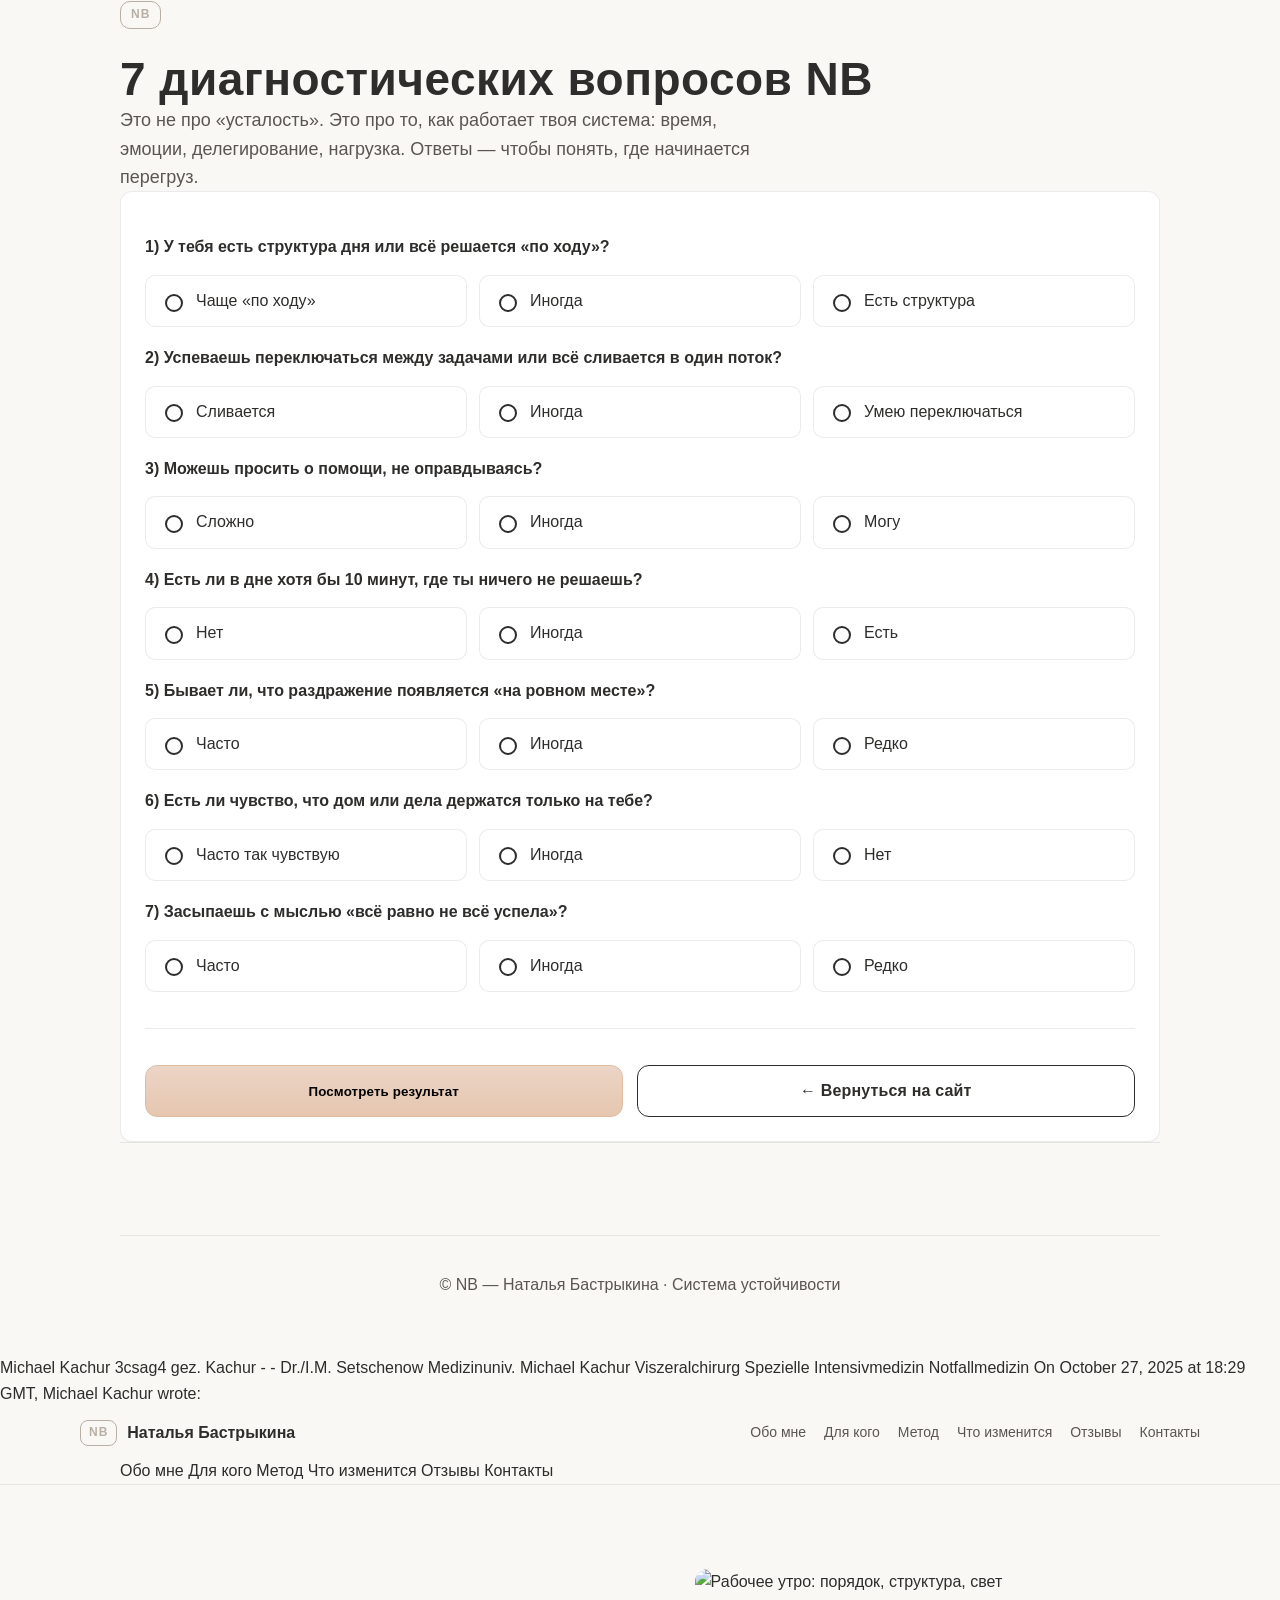
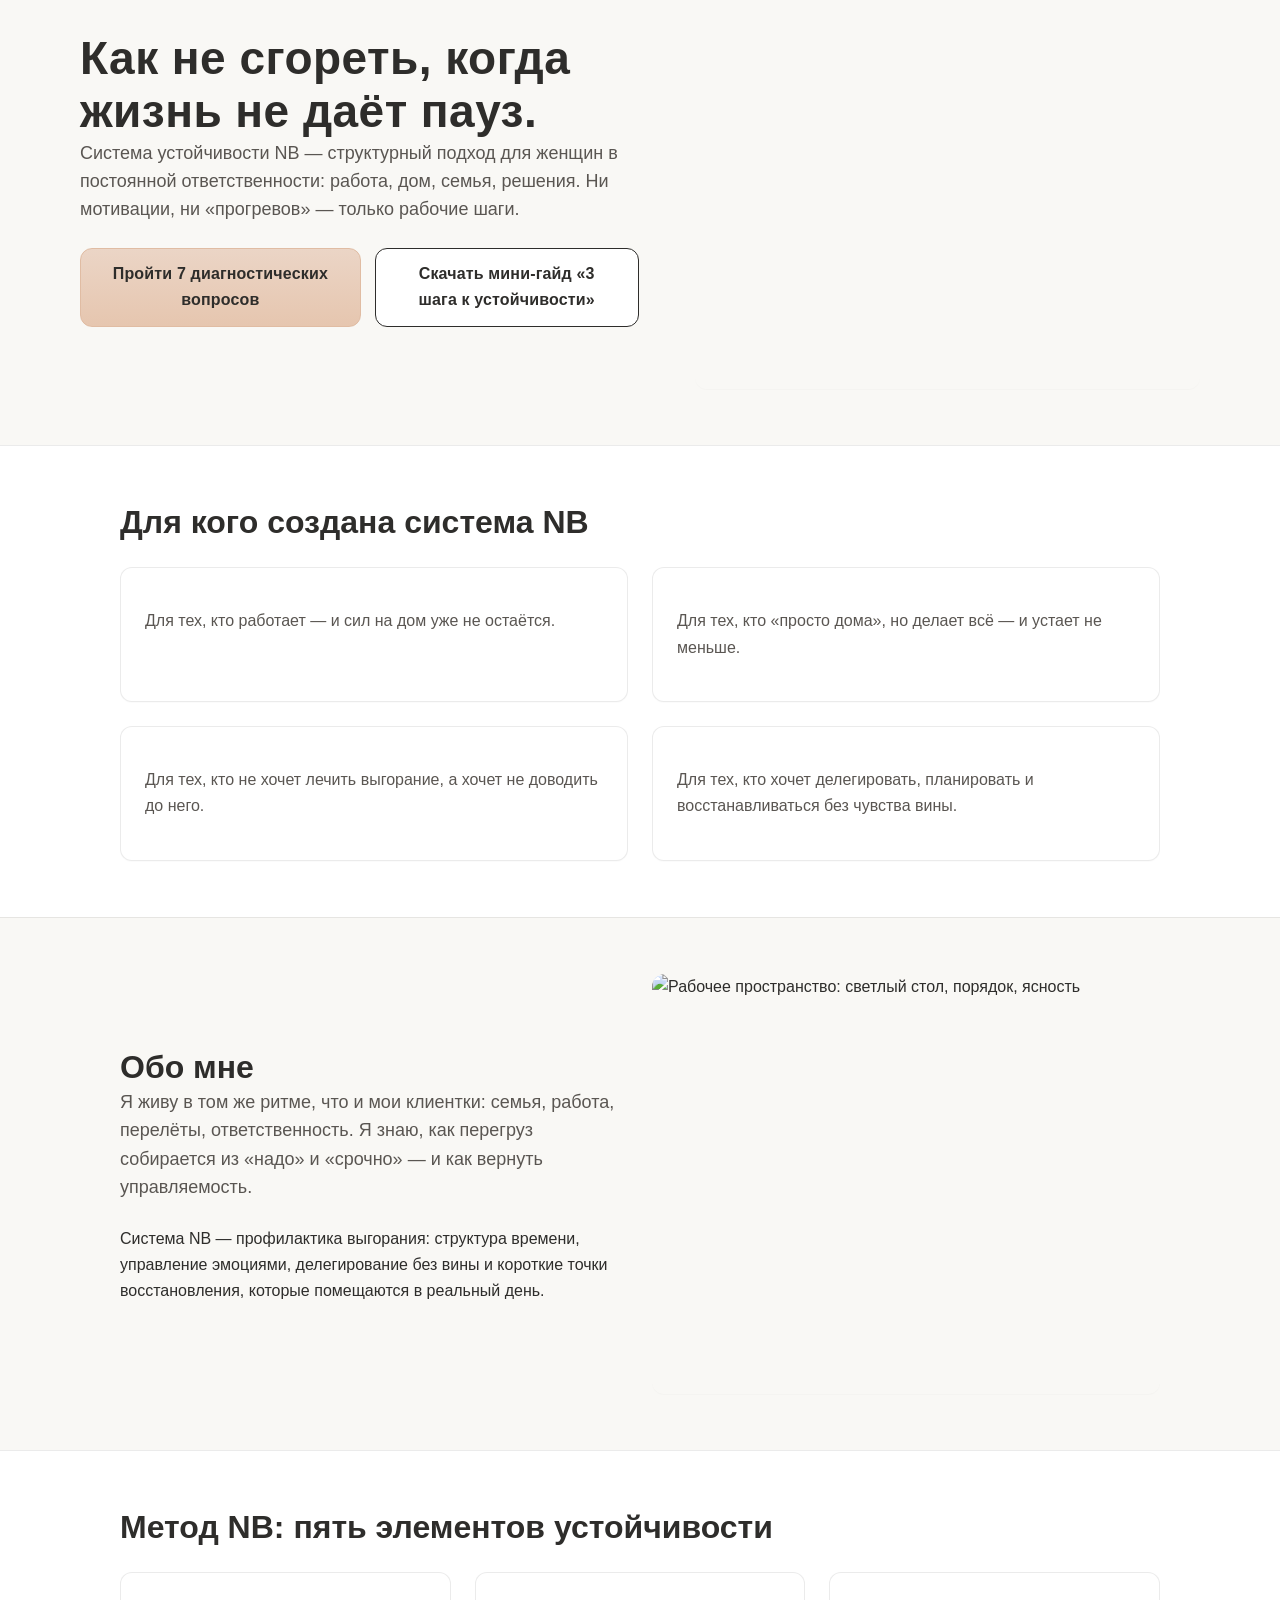
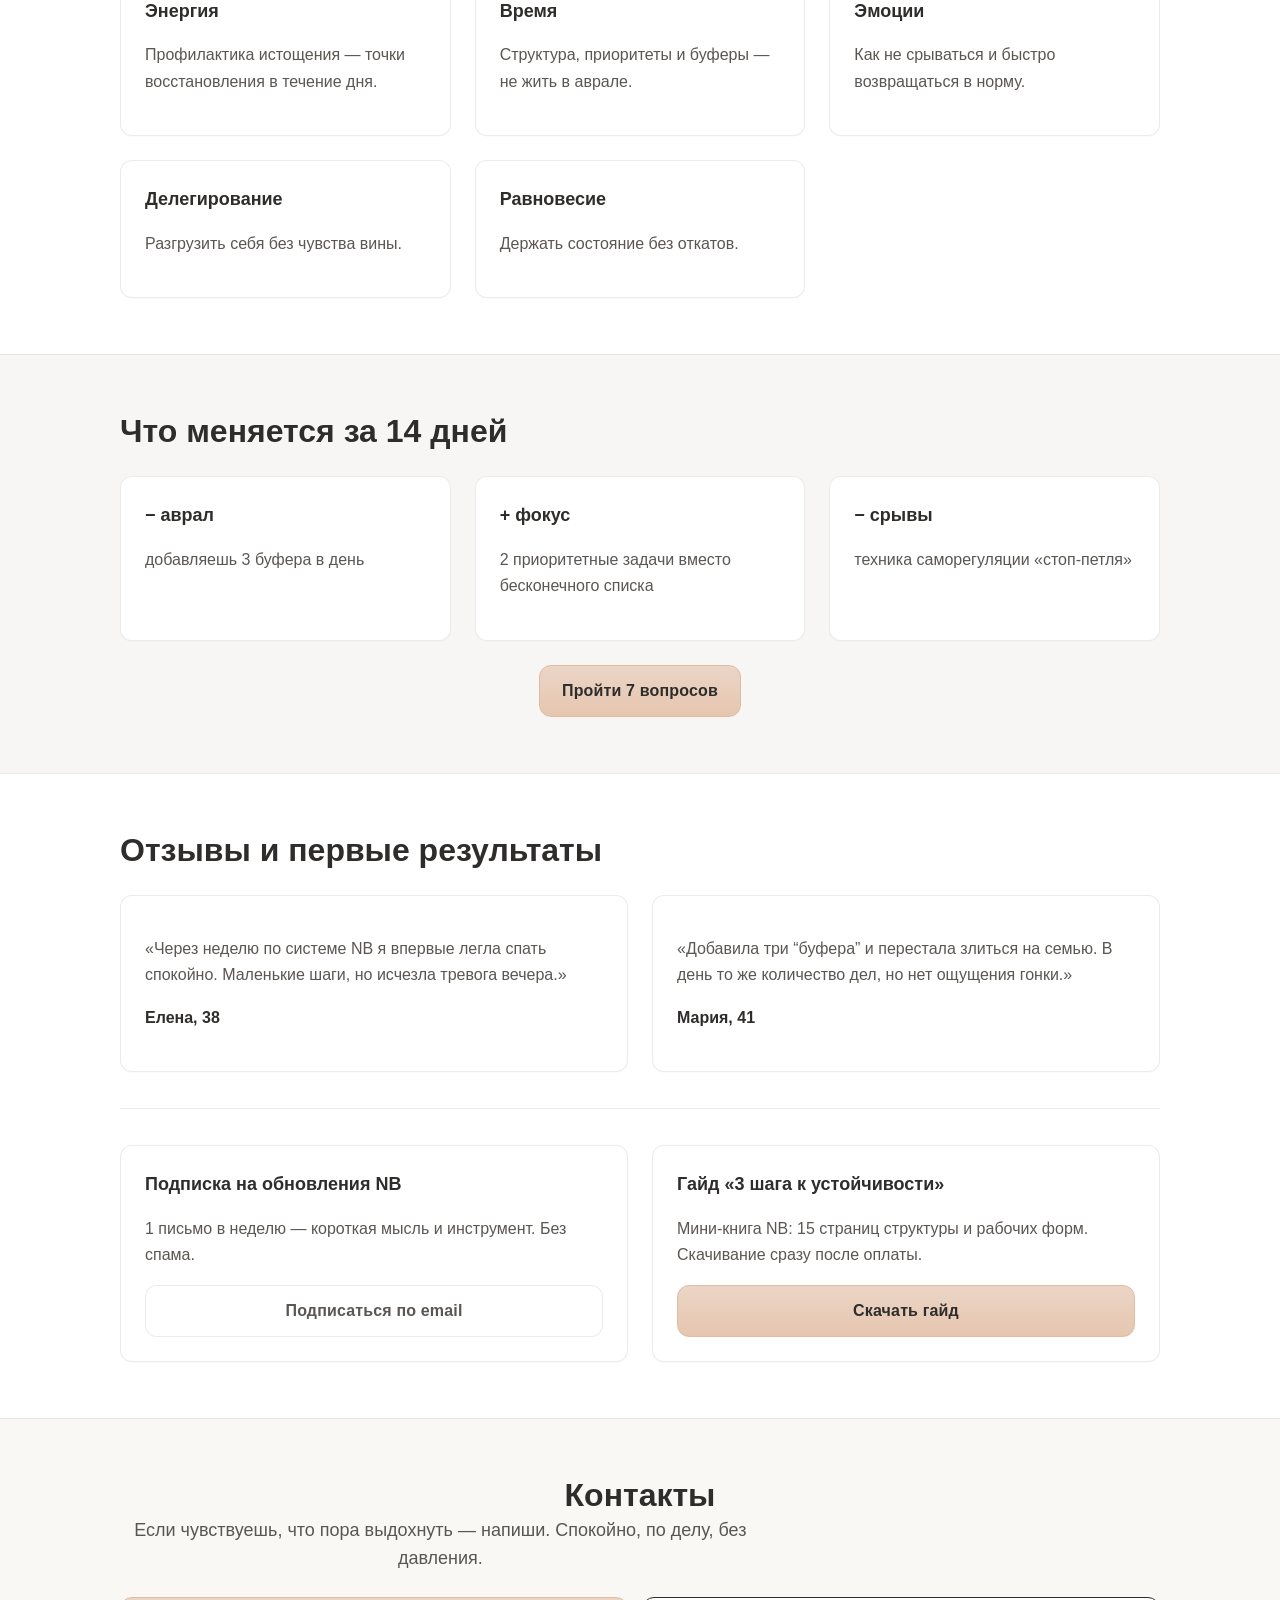
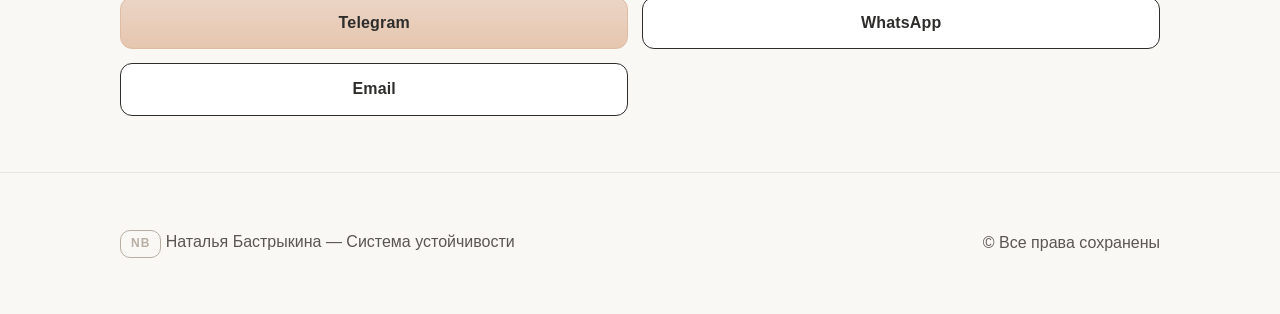
==== test.html @ d1a485a3 "Add files via upload" ====
<!doctype html>
<html lang="ru">
<head>
<meta charset="utf-8">
<meta name="viewport" content="width=device-width, initial-scale=1">
<title>Система устойчивости NB · 7 диагностических вопросов</title>
<meta name="description" content="7 вопросов NB — чтобы понять, где перегружается твоя система: время, эмоции, делегирование, нагрузка. Без оценок и «прогревов».">
<link rel="icon" type="image/svg+xml"
href="data:image/svg+xml,<svg xmlns='http://www.w3.org/2000/svg' viewBox='0 0 64 64'><rect width='64' height='64' rx='12' ry='12' fill='%23E6C6AF'/><text x='16' y='42' font-size='28' font-family='Arial' font-weight='700' fill='%232E2D2B'>NB</text></svg>">
<style>
:root{
--bg:#F9F8F5; --ink:#2E2D2B; --muted:#5A5652;
--accent:#E6C6AF; --accent-2:#B8AFA4; --line:rgba(0,0,0,.08);
--maxw:860px;
--pad:clamp(22px,5vw,40px);
--s2:clamp(10px,2vw,14px);
--s3:clamp(14px,2.8vw,18px);
--s4:clamp(18px,3.6vw,24px);
--s5:clamp(26px,4.6vw,36px);
--s6:clamp(36px,6vw,56px);
--radius:12px; --shadow:0 14px 30px rgba(0,0,0,.06);
}
*{box-sizing:border-box}
html{scroll-behavior:smooth}
body{
margin:0;background:var(--bg);color:var(--ink);
font-family:Inter,-apple-system,BlinkMacSystemFont,"Segoe UI",Roboto,"Helvetica Neue",Arial,"Noto Sans",sans-serif;
line-height:1.65;-webkit-font-smoothing:antialiased;text-rendering:optimizeLegibility;
}
a{color:var(--ink);text-decoration:none}
.wrap{max-width:var(--maxw);margin:0 auto;padding:0 var(--pad)}
.stack>*+*{margin-top:var(--s4)}
.muted{color:var(--muted)}
h1{margin:0;font-size:clamp(26px,5.2vw,40px);line-height:1.18;font-weight:750;letter-spacing:.01em}
p.lead{margin:0;color:var(--muted);font-size:clamp(15px,2.2vw,18px);line-height:1.58;max-width:64ch}

header{padding:var(--s6) 0 var(--s5)}
.nb-badge{display:inline-flex;align-items:center;justify-content:center;padding:3px 10px;
border:1px solid var(--accent-2);border-radius:10px;color:var(--accent-2);
font-weight:800;letter-spacing:.08em;font-size:12px}

.card{background:#fff;border:1px solid var(--line);border-radius:var(--radius);
padding:var(--s4);box-shadow:0 1px 1px rgba(0,0,0,.02)}
.q{margin:var(--s3) 0 var(--s2);font-weight:700}
.row{display:grid;gap:10px;grid-template-columns:1fr}
@media(min-width:560px){.row{grid-template-columns:repeat(3,minmax(0,1fr));gap:12px}}

.opt{display:flex;align-items:center;gap:10px;padding:12px 14px;
border:1px solid var(--line);border-radius:10px;background:#fff;cursor:pointer;transition:.15s}
.opt:hover{box-shadow:0 8px 18px rgba(0,0,0,.04)}
.opt input{appearance:none;width:18px;height:18px;border:2px solid var(--ink);border-radius:50%;position:relative}
.opt input:checked{border-color:var(--accent)}
.opt input:checked::after{content:"";position:absolute;inset:3px;background:var(--accent);border-radius:50%}

.btn{display:inline-flex;align-items:center;justify-content:center;
min-height:50px;padding:12px 22px;border:1px solid var(--ink);border-radius:12px;background:#fff;
font-weight:700;letter-spacing:.01em;transition:.18s;cursor:pointer;text-align:center}
.btn:hover{transform:translateY(-2px);box-shadow:var(--shadow)}
.btn.acc{background:linear-gradient(180deg,#EBD5C6 0%,#E6C6AF 100%);border-color:#E0BCA3}
.btn.block{width:100%}
.btn-row{display:grid;gap:12px}
.hr{height:1px;background:var(--line);margin:var(--s5) 0}
.center{text-align:center}

.result{display:none;margin-top:var(--s4)}
.r-title{margin:0 0 var(--s2);font-weight:800;font-size:clamp(18px,2.8vw,22px)}
.r-text{margin:0 0 var(--s3);color:var(--muted)}
</style>
</head>
<body>

<header class="wrap">
<div class="stack">
<div><span class="nb-badge">NB</span></div>
<h1>7 диагностических вопросов NB</h1>
<p class="lead">Это не про «усталость». Это про то, как работает твоя система: время, эмоции, делегирование, нагрузка. Ответы — чтобы понять, где начинается перегруз.</p>
</div>
</header>

<main class="wrap">
<form id="form" class="card" onsubmit="event.preventDefault();showResult();" aria-labelledby="title">

<!-- вопросы -->
<div class="q">1) У тебя есть структура дня или всё решается «по ходу»?</div>
<div class="row">
<label class="opt"><input type="radio" name="q1" value="yes" required> Чаще «по ходу»</label>
<label class="opt"><input type="radio" name="q1" value="sometimes"> Иногда</label>
<label class="opt"><input type="radio" name="q1" value="no"> Есть структура</label>
</div>

<div class="q">2) Успеваешь переключаться между задачами или всё сливается в один поток?</div>
<div class="row">
<label class="opt"><input type="radio" name="q2" value="yes" required> Сливается</label>
<label class="opt"><input type="radio" name="q2" value="sometimes"> Иногда</label>
<label class="opt"><input type="radio" name="q2" value="no"> Умею переключаться</label>
</div>

<div class="q">3) Можешь просить о помощи, не оправдываясь?</div>
<div class="row">
<label class="opt"><input type="radio" name="q3" value="yes" required> Сложно</label>
<label class="opt"><input type="radio" name="q3" value="sometimes"> Иногда</label>
<label class="opt"><input type="radio" name="q3" value="no"> Могу</label>
</div>

<div class="q">4) Есть ли в дне хотя бы 10 минут, где ты ничего не решаешь?</div>
<div class="row">
<label class="opt"><input type="radio" name="q4" value="yes" required> Нет</label>
<label class="opt"><input type="radio" name="q4" value="sometimes"> Иногда</label>
<label class="opt"><input type="radio" name="q4" value="no"> Есть</label>
</div>

<div class="q">5) Бывает ли, что раздражение появляется «на ровном месте»?</div>
<div class="row">
<label class="opt"><input type="radio" name="q5" value="yes" required> Часто</label>
<label class="opt"><input type="radio" name="q5" value="sometimes"> Иногда</label>
<label class="opt"><input type="radio" name="q5" value="no"> Редко</label>
</div>

<div class="q">6) Есть ли чувство, что дом или дела держатся только на тебе?</div>
<div class="row">
<label class="opt"><input type="radio" name="q6" value="yes" required> Часто так чувствую</label>
<label class="opt"><input type="radio" name="q6" value="sometimes"> Иногда</label>
<label class="opt"><input type="radio" name="q6" value="no"> Нет</label>
</div>

<div class="q">7) Засыпаешь с мыслью «всё равно не всё успела»?</div>
<div class="row">
<label class="opt"><input type="radio" name="q7" value="yes" required> Часто</label>
<label class="opt"><input type="radio" name="q7" value="sometimes"> Иногда</label>
<label class="opt"><input type="radio" name="q7" value="no"> Редко</label>
</div>

<div class="hr"></div>
<div class="btn-row">
<button class="btn acc block" type="submit">Посмотреть результат</button>
<a class="btn block" href="index.html">← Вернуться на сайт</a>
</div>
</form>

<!-- результаты -->
<section id="r_ok" class="result card">
<h3 class="r-title">Система устойчива</h3>
<p class="r-text">Ты держишь разумный ритм: распределяешь силы, умеешь переключаться и вовремя останавливаться. Сохрани это — не бери лишнего и оставляй в дне короткие «буферы» без решений.</p>
<div class="btn-row">
<a class="btn acc block" href="/course.html">Скачать гайд «3 шага к устойчивости»</a>
<a class="btn block" target="_blank" href="https://t.me/nataliabastrykina">Написать в Telegram</a>
</div>
</section>

<section id="r_mid" class="result card">
<h3 class="r-title">Система перегружена</h3>
<p class="r-text">Энергия уходит быстрее, чем возвращается. Начни с малого: верни 10 минут тишины и делегируй хотя бы одно дело в день. Гайд NB — готовые схемы и 14-дневный план.</p>
<div class="btn-row">
<a class="btn acc block" href="/course.html">Скачать гайд NB</a>
<a class="btn block" target="_blank" href="https://wa.me/491607460565">WhatsApp</a>
</div>
</section>

<section id="r_hi" class="result card">
<h3 class="r-title">Система на пределе</h3>
<p class="r-text">Ты близка к выгоранию. Сейчас важнее не «отдохнуть», а пересобрать систему: остановить утечки времени, вернуть границы и распределить ответственность. Гайд NB — быстрый старт для пересборки жизни.</p>
<div class="btn-row">
<a class="btn acc block" href="/course.html">Скачать гайд</a>
<a class="btn block" href="mailto:nnataliabastrykin@hotmail.de">Email</a>
</div>
</section>

<footer class="center" style="padding:var(--s6) 0">
<div class="hr"></div>
<p class="muted" style="margin:0">© NB — Наталья Бастрыкина · Система устойчивости</p>
</footer>
</main>

<script>
function val(n){return document.querySelector(`input[name="${n}"]:checked`)?.value}
function showResult(){
const score=[1,2,3,4,5,6,7].reduce((a,i)=>{
const v=val('q'+i);
return a+(v==='yes'?1:0)+(v==='sometimes'?0.5:0);
},0);
document.querySelectorAll('.result').forEach(e=>e.style.display='none');
if(score<=2){document.getElementById('r_ok').style.display='block'}
else if(score<=4.5){document.getElementById('r_mid').style.display='block'}
else{document.getElementById('r_hi').style.display='block'}
document.querySelector('.result[style*="block"]').scrollIntoView({behavior:'smooth'});
}
</script>
</body>
</html>

	 	Michael Kachur	3csag4


gez. Kachur
- - 
Dr./I.M. Setschenow Medizinuniv. Michael Kachur
Viszeralchirurg
Spezielle Intensivmedizin
Notfallmedizin


On October 27, 2025 at 18:29 GMT, Michael Kachur <michael.kachur@veritasmed.de> wrote:

<!doctype html>
<html lang="ru">
<head>
  <meta charset="utf-8">
  <meta name="viewport" content="width=device-width, initial-scale=1">
  <title>Система устойчивости NB — Наталья Бастрыкина</title>
  <meta name="description" content="Система устойчивости NB: как не сгореть, когда жизнь не даёт пауз. Структура, управление нагрузкой, эмоциями и делегированием. 7 диагностических вопросов — без «прогревов».">
  <!-- Favicon NB -->
  <link rel="icon" type="image/svg+xml"
    href="data:image/svg+xml,<svg xmlns='http://www.w3.org/2000/svg' viewBox='0 0 64 64'><rect width='64' height='64' rx='12' ry='12' fill='%23E6C6AF'/><text x='16' y='42' font-size='28' font-family='Arial' font-weight='700' fill='%232E2D2B'>NB</text></svg>">
  <style>
    /* ======= ДИЗАЙН-ТОКЕНЫ ======= */
    :root{
      --bg:#F9F8F5; --ink:#2E2D2B; --muted:#5A5652;
      --accent:#E6C6AF; --accent-2:#B8AFA4; --line:rgba(0,0,0,.08);
      --maxw:1120px;

      /* Ритм (мобайл → десктоп) */
      --pad: clamp(22px, 5vw, 40px);
      --s1: clamp(6px, 1.4vw, 10px);
      --s2: clamp(10px, 2vw, 14px);
      --s3: clamp(14px, 2.8vw, 18px);
      --s4: clamp(18px, 3.6vw, 24px);
      --s5: clamp(26px, 4.6vw, 36px);
      --s6: clamp(36px, 6vw, 56px);
      --s7: clamp(54px, 8vw, 84px);

      --radius: 12px; --shadow: 0 14px 30px rgba(0,0,0,.06);
    }

    /* ======= БАЗА ======= */
    *{box-sizing:border-box}
    html{scroll-behavior:smooth}
    body{
      margin:0; background:var(--bg); color:var(--ink);
      font-family: Inter, -apple-system, BlinkMacSystemFont, "Segoe UI", Roboto, "Helvetica Neue", Arial, "Noto Sans", sans-serif;
      line-height:1.65; -webkit-font-smoothing:antialiased; text-rendering:optimizeLegibility;
    }
    a{color:var(--ink); text-decoration:none}
    img{max-width:100%; display:block; border-radius:var(--radius)}
    .wrap{max-width:var(--maxw); margin:0 auto; padding:0 var(--pad)}
    .stack > * + *{margin-top:var(--s4)}
    .muted{color:var(--muted)}
    .hr{height:1px; background:var(--line); margin:var(--s5) 0}

    /* ======= ТИПОГРАФИКА ======= */
    h1{margin:0; font-size:clamp(28px,5.4vw,46px); line-height:1.16; letter-spacing:.01em; font-weight:750}
    h2{margin:0; font-size:clamp(22px,3.2vw,32px); line-height:1.28; font-weight:750}
    h3{margin:0 0 var(--s2); font-size:clamp(16px,2.2vw,18px); font-weight:700}
    p.lead{margin:0; color:var(--muted); font-size:clamp(15px,2.2vw,18px); line-height:1.58; max-width:64ch}
    .intro{max-width:38rem} /* ограничение ширины первого абзаца */

    /* ======= КНОПКИ ======= */
    .btn{
      display:inline-flex; align-items:center; justify-content:center;
      min-height:50px; padding:12px 22px; border:1px solid var(--ink);
      border-radius:12px; background:#fff; font-weight:700; letter-spacing:.01em;
      transition:.18s; cursor:pointer; text-align:center;
    }
    .btn:hover{transform:translateY(-2px); box-shadow:var(--shadow)}
    .btn.acc{background:linear-gradient(180deg,#EBD5C6 0%, #E6C6AF 100%); border-color:#E0BCA3}
    .btn.ghost{border-color:var(--line); color:var(--muted)}
    .btn.block{width:100%}
    .btn-row{display:grid; gap:var(--s3)}
    @media (min-width:720px){ .btn-row{grid-template-columns:auto auto; gap:var(--s2)} }

    /* ======= НАВИГАЦИЯ ======= */
    nav{
      position:sticky; top:0; background:rgba(249,248,245,.95);
      backdrop-filter:saturate(140%) blur(6px); border-bottom:1px solid var(--line); z-index:20;
    }
    .bar{display:flex; justify-content:space-between; align-items:center; padding:12px 0}
    .brand{display:flex; align-items:center; gap:10px; font-weight:800}
    .nb{display:inline-flex; align-items:center; justify-content:center; padding:2px 8px; border:1px solid var(--accent-2); border-radius:8px; color:var(--accent-2); font-weight:800; letter-spacing:.08em; font-size:12px}
    .nav{display:flex; gap:18px}
    .nav a{color:var(--muted); font-size:14px}
    .menu-btn{display:none; width:40px; height:40px; border:1px solid var(--line); border-radius:10px; align-items:center; justify-content:center; background:#fff; cursor:pointer}
    .menu-btn span{width:20px; height:2px; background:var(--ink); position:relative; display:block}
    .menu-btn span::before,.menu-btn span::after{content:""; position:absolute; left:0; width:20px; height:2px; background:var(--ink)}
    .menu-btn span::before{top:-6px} .menu-btn span::after{top:6px}
    @media (max-width:880px){
      .nav{display:none} .menu-btn{display:flex}
      .nav-panel{display:none; position:absolute; inset:56px var(--pad) auto var(--pad); background:#fff; border:1px solid var(--line); border-radius:12px; box-shadow:var(--shadow); padding:8px; z-index:19}
      .nav-panel a{display:block; padding:12px 12px; border-radius:9px; color:var(--ink); font-size:15px}
      .nav-panel a:hover{background:#F3EFEA}
      .nav-panel.open{display:block}
    }

    /* ======= ПЕРВЫЙ ЭКРАН ======= */
    .hero{padding:var(--s7) 0 var(--s6)}
    .hero-grid{display:grid; gap:var(--s6); align-items:center; grid-template-columns:1fr}
    .hero .text{padding:var(--s5) var(--pad) var(--s4)}
    .media{border-radius:var(--radius); overflow:hidden; box-shadow:0 1px 1px rgba(0,0,0,.02)}
    .media img{width:100%; height:clamp(260px,48vw,420px); object-fit:cover; object-position:50% 40%}

    /* ======= СЕКЦИИ ======= */
    .section{padding:var(--s6) 0; border-top:1px solid var(--line)}
    .grid{display:grid; gap:var(--s4); grid-template-columns:1fr}
    .grid.cols-2{grid-template-columns:1fr}
    .grid.cols-3{grid-template-columns:1fr}
    .card{background:#fff; border:1px solid var(--line); border-radius:12px; padding:var(--s4)}

    /* Фото "Обо мне" */
    #about .media img{height:clamp(240px,42vw,420px); object-fit:cover; object-position:50% 35%; box-shadow:0 4px 14px rgba(0,0,0,.05)}

    /* Десктопные сетки */
    @media (min-width:980px){
      .hero-grid{grid-template-columns:1.05fr .95fr; gap:var(--s6)}
      .grid.cols-2{grid-template-columns:repeat(2,minmax(0,1fr))}
      .grid.cols-3{grid-template-columns:repeat(3,minmax(0,1fr))}
      .btn-row{grid-template-columns:auto auto}
      .hero .text{padding:0}
    }

    /* ======= ФУТЕР ======= */
    footer{padding:var(--s6) 0; border-top:1px solid var(--line); color:var(--muted)}
    .footerbar{display:flex; align-items:center; justify-content:space-between; gap:var(--s3); flex-wrap:wrap}
    .nb-badge{display:inline-flex; align-items:center; justify-content:center; padding:3px 10px; border:1px solid var(--accent-2); border-radius:10px; color:var(--accent-2); font-weight:800; letter-spacing:.08em; font-size:12px}
  </style>
</head>
<body>

<!-- NAV -->
<nav>
  <div class="wrap bar">
    <div class="brand"><span class="nb">NB</span><span>Наталья Бастрыкина</span></div>
    <div class="nav">
      <a href="#about">Обо мне</a>
      <a href="#forwhom">Для кого</a>
      <a href="#method">Метод</a>
      <a href="#impact">Что изменится</a>
      <a href="#feedback">Отзывы</a>
      <a href="#contact">Контакты</a>
    </div>
    <button class="menu-btn" aria-label="Открыть меню" onclick="document.querySelector('.nav-panel').classList.toggle('open')">
      <span></span>
    </button>
  </div>
  <div class="wrap">
    <div class="nav-panel" role="menu">
      <a href="#about" onclick="closeMenu()">Обо мне</a>
      <a href="#forwhom" onclick="closeMenu()">Для кого</a>
      <a href="#method" onclick="closeMenu()">Метод</a>
      <a href="#impact" onclick="closeMenu()">Что изменится</a>
      <a href="#feedback" onclick="closeMenu()">Отзывы</a>
      <a href="#contact" onclick="closeMenu()">Контакты</a>
    </div>
  </div>
</nav>

<!-- HERO -->
<header class="wrap hero">
  <div class="hero-grid">
    <div class="text">
      <div class="stack">
        <h1>Как не сгореть, когда жизнь не даёт пауз.</h1>
        <p class="lead intro">Система устойчивости NB — структурный подход для женщин в постоянной ответственности: работа, дом, семья, решения. Ни мотивации, ни «прогревов» — только рабочие шаги.</p>
        <div class="btn-row">
          <a class="btn acc block" href="test.html">Пройти 7 диагностических вопросов</a>
          <a class="btn block" href="/course.html">Скачать мини-гайд «3 шага к устойчивости»</a>
        </div>
      </div>
    </div>
    <div class="media"><img src="photo_hero.jpg" alt="Рабочее утро: порядок, структура, свет"></div>
  </div>
</header>

<!-- FOR WHOM -->
<section id="forwhom" class="section" style="background:#fff">
  <div class="wrap">
    <div class="stack">
      <h2>Для кого создана система NB</h2>
      <div class="grid cols-2">
        <div class="card"><p class="muted">Для тех, кто работает — и сил на дом уже не остаётся.</p></div>
        <div class="card"><p class="muted">Для тех, кто «просто дома», но делает всё — и устает не меньше.</p></div>
        <div class="card"><p class="muted">Для тех, кто не хочет лечить выгорание, а хочет не доводить до него.</p></div>
        <div class="card"><p class="muted">Для тех, кто хочет делегировать, планировать и восстанавливаться без чувства вины.</p></div>
      </div>
    </div>
  </div>
</section>

<!-- ABOUT -->
<section id="about" class="section">
  <div class="wrap grid cols-2" style="align-items:center">
    <div class="stack">
      <h2>Обо мне</h2>
      <p class="lead">Я живу в том же ритме, что и мои клиентки: семья, работа, перелёты, ответственность. Я знаю, как перегруз собирается из «надо» и «срочно» — и как вернуть управляемость.</p>
      <p>Система NB — профилактика выгорания: структура времени, управление эмоциями, делегирование без вины и короткие точки восстановления, которые помещаются в реальный день.</p>
    </div>
    <div class="media"><img src="photo_about.jpg" alt="Рабочее пространство: светлый стол, порядок, ясность"></div>
  </div>
</section>

<!-- METHOD -->
<section id="method" class="section" style="background:#fff">
  <div class="wrap">
    <div class="stack">
      <h2>Метод NB: пять элементов устойчивости</h2>
      <div class="grid cols-3">
        <div class="card"><h3>Энергия</h3><p class="muted">Профилактика истощения — точки восстановления в течение дня.</p></div>
        <div class="card"><h3>Время</h3><p class="muted">Структура, приоритеты и буферы — не жить в аврале.</p></div>
        <div class="card"><h3>Эмоции</h3><p class="muted">Как не срываться и быстро возвращаться в норму.</p></div>
        <div class="card"><h3>Делегирование</h3><p class="muted">Разгрузить себя без чувства вины.</p></div>
        <div class="card"><h3>Равновесие</h3><p class="muted">Держать состояние без откатов.</p></div>
      </div>
    </div>
  </div>
</section>

<!-- IMPACT -->
<section id="impact" class="section" style="background:#F7F6F4">
  <div class="wrap">
    <div class="stack">
      <h2>Что меняется за 14 дней</h2>
      <div class="grid cols-3">
        <div class="card"><h3>− аврал</h3><p class="muted">добавляешь 3 буфера в день</p></div>
        <div class="card"><h3>+ фокус</h3><p class="muted">2 приоритетные задачи вместо бесконечного списка</p></div>
        <div class="card"><h3>− срывы</h3><p class="muted">техника саморегуляции «стоп-петля»</p></div>
      </div>
      <div style="text-align:center">
        <a class="btn acc" href="test.html">Пройти 7 вопросов</a>
      </div>
    </div>
  </div>
</section>

<!-- FEEDBACK -->
<section id="feedback" class="section" style="background:#fff">
  <div class="wrap">
    <div class="stack">
      <h2>Отзывы и первые результаты</h2>
      <div class="grid cols-2">
        <div class="card">
          <p class="muted">«Через неделю по системе NB я впервые легла спать спокойно. Маленькие шаги, но исчезла тревога вечера.»</p>
          <p><strong>Елена, 38</strong></p>
        </div>
        <div class="card">
          <p class="muted">«Добавила три “буфера” и перестала злиться на семью. В день то же количество дел, но нет ощущения гонки.»</p>
          <p><strong>Мария, 41</strong></p>
        </div>
      </div>
      <div class="hr"></div>
      <div class="grid cols-2">
        <div class="card">
          <h3>Подписка на обновления NB</h3>
          <p class="muted">1 письмо в неделю — короткая мысль и инструмент. Без спама.</p>
          <a class="btn ghost block" href="mailto:nnataliabastrykin@hotmail.de?subject=Подписка%20NB&body=Имя:%20">Подписаться по email</a>
        </div>
        <div class="card">
          <h3>Гайд «3 шага к устойчивости»</h3>
          <p class="muted">Мини-книга NB: 15 страниц структуры и рабочих форм. Скачивание сразу после оплаты.</p>
          <a class="btn acc block" href="/course.html">Скачать гайд</a>
        </div>
      </div>
    </div>
  </div>
</section>

<!-- CONTACT -->
<section id="contact" class="section">
  <div class="wrap" style="text-align:center">
    <div class="stack" style="align-items:center">
      <h2>Контакты</h2>
      <p class="lead">Если чувствуешь, что пора выдохнуть — напиши. Спокойно, по делу, без давления.</p>
      <div class="btn-row" style="justify-items:center">
        <a class="btn acc block" target="_blank" rel="noopener" href="https://t.me/nataliabastrykina">Telegram</a>
        <a class="btn block"  target="_blank" rel="noopener" href="https://wa.me/491607460565">WhatsApp</a>
        <a class="btn block"  target="_blank" rel="noopener" href="mailto:nnataliabastrykin@hotmail.de">Email</a>
      </div>
    </div>
  </div>
</section>

<footer>
  <div class="wrap footerbar">
    <div><span class="nb-badge">NB</span> Наталья Бастрыкина — Система устойчивости</div>
    <div>© Все права сохранены</div>
  </div>
</footer>

<script>
  function closeMenu(){ const p=document.querySelector('.nav-panel'); if(p) p.classList.remove('open'); }
  document.addEventListener('click',(e)=>{
    const p=document.querySelector('.nav-panel'); const b=document.querySelector('.menu-btn');
    if(!p||!b) return;
    if(p.classList.contains('open') && !p.contains(e.target) && !b.contains(e.target)){ p.classList.remove('open'); }
  });
</script>
</body>
</html>
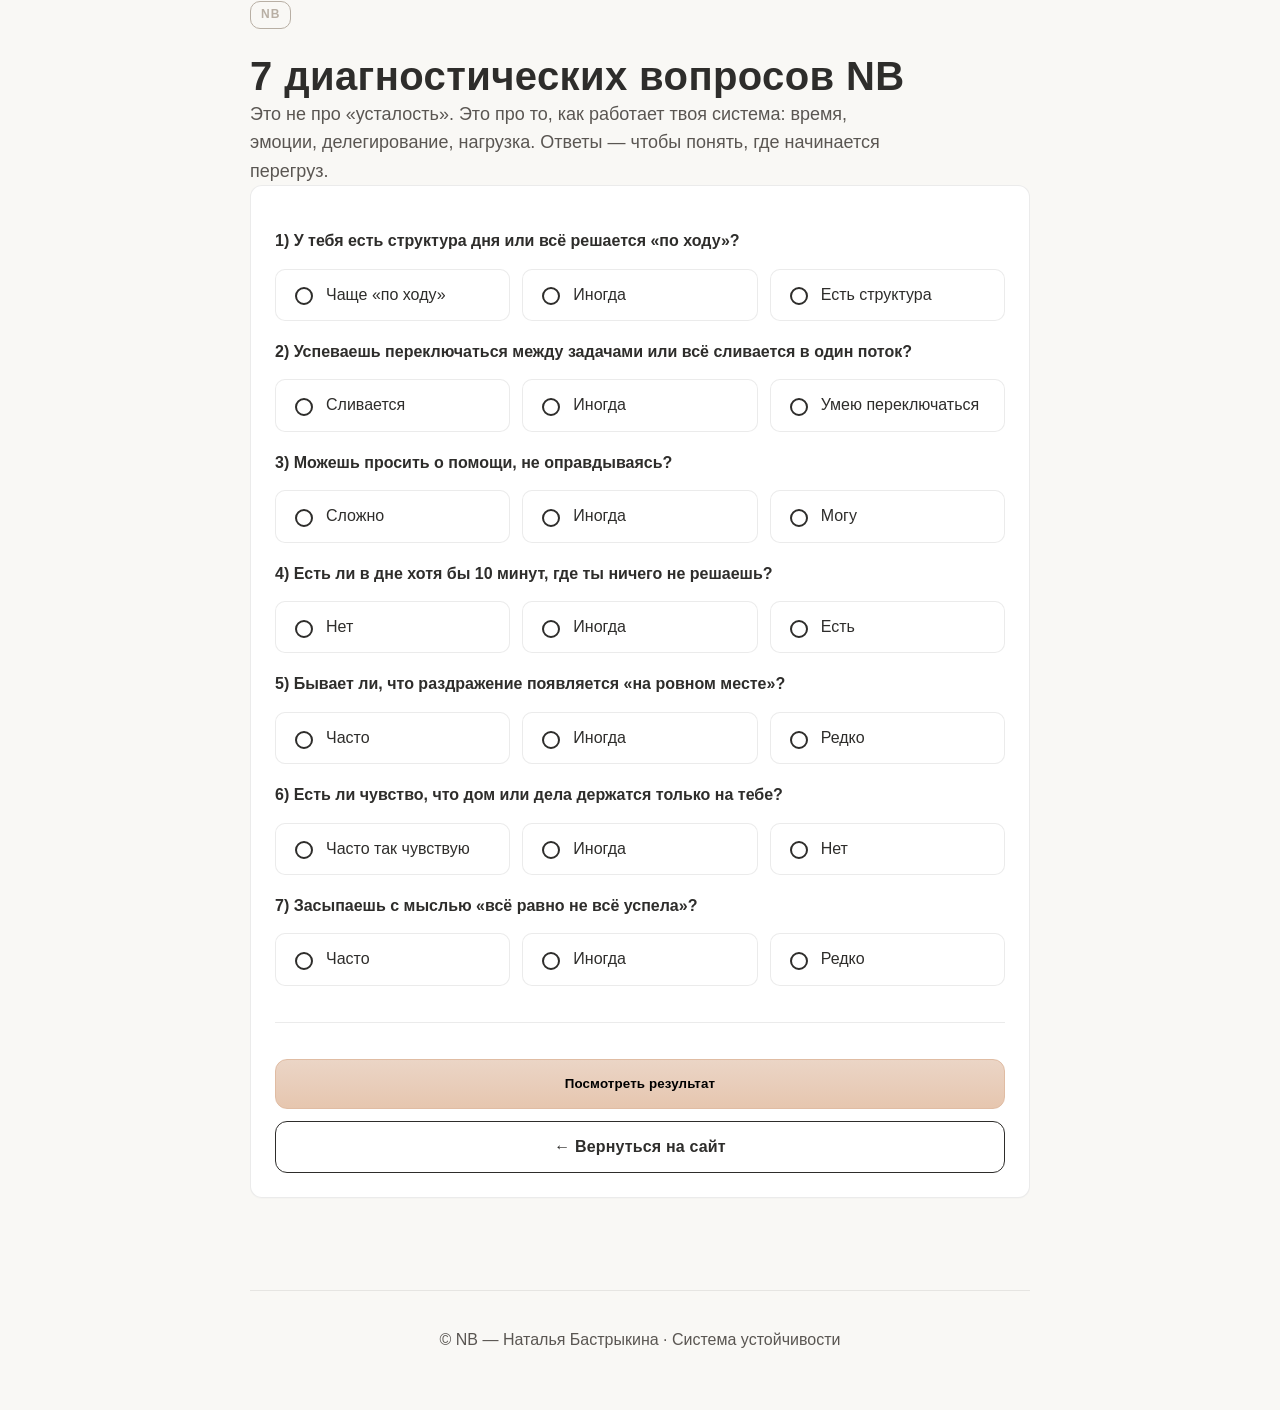
==== commit dbcc02a9: "Update test.html" ====
--- a/test.html
+++ b/test.html
@@ -188,307 +188,4 @@
 </body>
 </html>
 
-	 	Michael Kachur	3csag4
-
-
-gez. Kachur
-- - 
-Dr./I.M. Setschenow Medizinuniv. Michael Kachur
-Viszeralchirurg
-Spezielle Intensivmedizin
-Notfallmedizin
-
-
-On October 27, 2025 at 18:29 GMT, Michael Kachur <michael.kachur@veritasmed.de> wrote:
-
-<!doctype html>
-<html lang="ru">
-<head>
-  <meta charset="utf-8">
-  <meta name="viewport" content="width=device-width, initial-scale=1">
-  <title>Система устойчивости NB — Наталья Бастрыкина</title>
-  <meta name="description" content="Система устойчивости NB: как не сгореть, когда жизнь не даёт пауз. Структура, управление нагрузкой, эмоциями и делегированием. 7 диагностических вопросов — без «прогревов».">
-  <!-- Favicon NB -->
-  <link rel="icon" type="image/svg+xml"
-    href="data:image/svg+xml,<svg xmlns='http://www.w3.org/2000/svg' viewBox='0 0 64 64'><rect width='64' height='64' rx='12' ry='12' fill='%23E6C6AF'/><text x='16' y='42' font-size='28' font-family='Arial' font-weight='700' fill='%232E2D2B'>NB</text></svg>">
-  <style>
-    /* ======= ДИЗАЙН-ТОКЕНЫ ======= */
-    :root{
-      --bg:#F9F8F5; --ink:#2E2D2B; --muted:#5A5652;
-      --accent:#E6C6AF; --accent-2:#B8AFA4; --line:rgba(0,0,0,.08);
-      --maxw:1120px;
-
-      /* Ритм (мобайл → десктоп) */
-      --pad: clamp(22px, 5vw, 40px);
-      --s1: clamp(6px, 1.4vw, 10px);
-      --s2: clamp(10px, 2vw, 14px);
-      --s3: clamp(14px, 2.8vw, 18px);
-      --s4: clamp(18px, 3.6vw, 24px);
-      --s5: clamp(26px, 4.6vw, 36px);
-      --s6: clamp(36px, 6vw, 56px);
-      --s7: clamp(54px, 8vw, 84px);
-
-      --radius: 12px; --shadow: 0 14px 30px rgba(0,0,0,.06);
-    }
-
-    /* ======= БАЗА ======= */
-    *{box-sizing:border-box}
-    html{scroll-behavior:smooth}
-    body{
-      margin:0; background:var(--bg); color:var(--ink);
-      font-family: Inter, -apple-system, BlinkMacSystemFont, "Segoe UI", Roboto, "Helvetica Neue", Arial, "Noto Sans", sans-serif;
-      line-height:1.65; -webkit-font-smoothing:antialiased; text-rendering:optimizeLegibility;
-    }
-    a{color:var(--ink); text-decoration:none}
-    img{max-width:100%; display:block; border-radius:var(--radius)}
-    .wrap{max-width:var(--maxw); margin:0 auto; padding:0 var(--pad)}
-    .stack > * + *{margin-top:var(--s4)}
-    .muted{color:var(--muted)}
-    .hr{height:1px; background:var(--line); margin:var(--s5) 0}
-
-    /* ======= ТИПОГРАФИКА ======= */
-    h1{margin:0; font-size:clamp(28px,5.4vw,46px); line-height:1.16; letter-spacing:.01em; font-weight:750}
-    h2{margin:0; font-size:clamp(22px,3.2vw,32px); line-height:1.28; font-weight:750}
-    h3{margin:0 0 var(--s2); font-size:clamp(16px,2.2vw,18px); font-weight:700}
-    p.lead{margin:0; color:var(--muted); font-size:clamp(15px,2.2vw,18px); line-height:1.58; max-width:64ch}
-    .intro{max-width:38rem} /* ограничение ширины первого абзаца */
-
-    /* ======= КНОПКИ ======= */
-    .btn{
-      display:inline-flex; align-items:center; justify-content:center;
-      min-height:50px; padding:12px 22px; border:1px solid var(--ink);
-      border-radius:12px; background:#fff; font-weight:700; letter-spacing:.01em;
-      transition:.18s; cursor:pointer; text-align:center;
-    }
-    .btn:hover{transform:translateY(-2px); box-shadow:var(--shadow)}
-    .btn.acc{background:linear-gradient(180deg,#EBD5C6 0%, #E6C6AF 100%); border-color:#E0BCA3}
-    .btn.ghost{border-color:var(--line); color:var(--muted)}
-    .btn.block{width:100%}
-    .btn-row{display:grid; gap:var(--s3)}
-    @media (min-width:720px){ .btn-row{grid-template-columns:auto auto; gap:var(--s2)} }
-
-    /* ======= НАВИГАЦИЯ ======= */
-    nav{
-      position:sticky; top:0; background:rgba(249,248,245,.95);
-      backdrop-filter:saturate(140%) blur(6px); border-bottom:1px solid var(--line); z-index:20;
-    }
-    .bar{display:flex; justify-content:space-between; align-items:center; padding:12px 0}
-    .brand{display:flex; align-items:center; gap:10px; font-weight:800}
-    .nb{display:inline-flex; align-items:center; justify-content:center; padding:2px 8px; border:1px solid var(--accent-2); border-radius:8px; color:var(--accent-2); font-weight:800; letter-spacing:.08em; font-size:12px}
-    .nav{display:flex; gap:18px}
-    .nav a{color:var(--muted); font-size:14px}
-    .menu-btn{display:none; width:40px; height:40px; border:1px solid var(--line); border-radius:10px; align-items:center; justify-content:center; background:#fff; cursor:pointer}
-    .menu-btn span{width:20px; height:2px; background:var(--ink); position:relative; display:block}
-    .menu-btn span::before,.menu-btn span::after{content:""; position:absolute; left:0; width:20px; height:2px; background:var(--ink)}
-    .menu-btn span::before{top:-6px} .menu-btn span::after{top:6px}
-    @media (max-width:880px){
-      .nav{display:none} .menu-btn{display:flex}
-      .nav-panel{display:none; position:absolute; inset:56px var(--pad) auto var(--pad); background:#fff; border:1px solid var(--line); border-radius:12px; box-shadow:var(--shadow); padding:8px; z-index:19}
-      .nav-panel a{display:block; padding:12px 12px; border-radius:9px; color:var(--ink); font-size:15px}
-      .nav-panel a:hover{background:#F3EFEA}
-      .nav-panel.open{display:block}
-    }
-
-    /* ======= ПЕРВЫЙ ЭКРАН ======= */
-    .hero{padding:var(--s7) 0 var(--s6)}
-    .hero-grid{display:grid; gap:var(--s6); align-items:center; grid-template-columns:1fr}
-    .hero .text{padding:var(--s5) var(--pad) var(--s4)}
-    .media{border-radius:var(--radius); overflow:hidden; box-shadow:0 1px 1px rgba(0,0,0,.02)}
-    .media img{width:100%; height:clamp(260px,48vw,420px); object-fit:cover; object-position:50% 40%}
-
-    /* ======= СЕКЦИИ ======= */
-    .section{padding:var(--s6) 0; border-top:1px solid var(--line)}
-    .grid{display:grid; gap:var(--s4); grid-template-columns:1fr}
-    .grid.cols-2{grid-template-columns:1fr}
-    .grid.cols-3{grid-template-columns:1fr}
-    .card{background:#fff; border:1px solid var(--line); border-radius:12px; padding:var(--s4)}
-
-    /* Фото "Обо мне" */
-    #about .media img{height:clamp(240px,42vw,420px); object-fit:cover; object-position:50% 35%; box-shadow:0 4px 14px rgba(0,0,0,.05)}
-
-    /* Десктопные сетки */
-    @media (min-width:980px){
-      .hero-grid{grid-template-columns:1.05fr .95fr; gap:var(--s6)}
-      .grid.cols-2{grid-template-columns:repeat(2,minmax(0,1fr))}
-      .grid.cols-3{grid-template-columns:repeat(3,minmax(0,1fr))}
-      .btn-row{grid-template-columns:auto auto}
-      .hero .text{padding:0}
-    }
-
-    /* ======= ФУТЕР ======= */
-    footer{padding:var(--s6) 0; border-top:1px solid var(--line); color:var(--muted)}
-    .footerbar{display:flex; align-items:center; justify-content:space-between; gap:var(--s3); flex-wrap:wrap}
-    .nb-badge{display:inline-flex; align-items:center; justify-content:center; padding:3px 10px; border:1px solid var(--accent-2); border-radius:10px; color:var(--accent-2); font-weight:800; letter-spacing:.08em; font-size:12px}
-  </style>
-</head>
-<body>
-
-<!-- NAV -->
-<nav>
-  <div class="wrap bar">
-    <div class="brand"><span class="nb">NB</span><span>Наталья Бастрыкина</span></div>
-    <div class="nav">
-      <a href="#about">Обо мне</a>
-      <a href="#forwhom">Для кого</a>
-      <a href="#method">Метод</a>
-      <a href="#impact">Что изменится</a>
-      <a href="#feedback">Отзывы</a>
-      <a href="#contact">Контакты</a>
-    </div>
-    <button class="menu-btn" aria-label="Открыть меню" onclick="document.querySelector('.nav-panel').classList.toggle('open')">
-      <span></span>
-    </button>
-  </div>
-  <div class="wrap">
-    <div class="nav-panel" role="menu">
-      <a href="#about" onclick="closeMenu()">Обо мне</a>
-      <a href="#forwhom" onclick="closeMenu()">Для кого</a>
-      <a href="#method" onclick="closeMenu()">Метод</a>
-      <a href="#impact" onclick="closeMenu()">Что изменится</a>
-      <a href="#feedback" onclick="closeMenu()">Отзывы</a>
-      <a href="#contact" onclick="closeMenu()">Контакты</a>
-    </div>
-  </div>
-</nav>
-
-<!-- HERO -->
-<header class="wrap hero">
-  <div class="hero-grid">
-    <div class="text">
-      <div class="stack">
-        <h1>Как не сгореть, когда жизнь не даёт пауз.</h1>
-        <p class="lead intro">Система устойчивости NB — структурный подход для женщин в постоянной ответственности: работа, дом, семья, решения. Ни мотивации, ни «прогревов» — только рабочие шаги.</p>
-        <div class="btn-row">
-          <a class="btn acc block" href="test.html">Пройти 7 диагностических вопросов</a>
-          <a class="btn block" href="/course.html">Скачать мини-гайд «3 шага к устойчивости»</a>
-        </div>
-      </div>
-    </div>
-    <div class="media"><img src="photo_hero.jpg" alt="Рабочее утро: порядок, структура, свет"></div>
-  </div>
-</header>
-
-<!-- FOR WHOM -->
-<section id="forwhom" class="section" style="background:#fff">
-  <div class="wrap">
-    <div class="stack">
-      <h2>Для кого создана система NB</h2>
-      <div class="grid cols-2">
-        <div class="card"><p class="muted">Для тех, кто работает — и сил на дом уже не остаётся.</p></div>
-        <div class="card"><p class="muted">Для тех, кто «просто дома», но делает всё — и устает не меньше.</p></div>
-        <div class="card"><p class="muted">Для тех, кто не хочет лечить выгорание, а хочет не доводить до него.</p></div>
-        <div class="card"><p class="muted">Для тех, кто хочет делегировать, планировать и восстанавливаться без чувства вины.</p></div>
-      </div>
-    </div>
-  </div>
-</section>
-
-<!-- ABOUT -->
-<section id="about" class="section">
-  <div class="wrap grid cols-2" style="align-items:center">
-    <div class="stack">
-      <h2>Обо мне</h2>
-      <p class="lead">Я живу в том же ритме, что и мои клиентки: семья, работа, перелёты, ответственность. Я знаю, как перегруз собирается из «надо» и «срочно» — и как вернуть управляемость.</p>
-      <p>Система NB — профилактика выгорания: структура времени, управление эмоциями, делегирование без вины и короткие точки восстановления, которые помещаются в реальный день.</p>
-    </div>
-    <div class="media"><img src="photo_about.jpg" alt="Рабочее пространство: светлый стол, порядок, ясность"></div>
-  </div>
-</section>
-
-<!-- METHOD -->
-<section id="method" class="section" style="background:#fff">
-  <div class="wrap">
-    <div class="stack">
-      <h2>Метод NB: пять элементов устойчивости</h2>
-      <div class="grid cols-3">
-        <div class="card"><h3>Энергия</h3><p class="muted">Профилактика истощения — точки восстановления в течение дня.</p></div>
-        <div class="card"><h3>Время</h3><p class="muted">Структура, приоритеты и буферы — не жить в аврале.</p></div>
-        <div class="card"><h3>Эмоции</h3><p class="muted">Как не срываться и быстро возвращаться в норму.</p></div>
-        <div class="card"><h3>Делегирование</h3><p class="muted">Разгрузить себя без чувства вины.</p></div>
-        <div class="card"><h3>Равновесие</h3><p class="muted">Держать состояние без откатов.</p></div>
-      </div>
-    </div>
-  </div>
-</section>
-
-<!-- IMPACT -->
-<section id="impact" class="section" style="background:#F7F6F4">
-  <div class="wrap">
-    <div class="stack">
-      <h2>Что меняется за 14 дней</h2>
-      <div class="grid cols-3">
-        <div class="card"><h3>− аврал</h3><p class="muted">добавляешь 3 буфера в день</p></div>
-        <div class="card"><h3>+ фокус</h3><p class="muted">2 приоритетные задачи вместо бесконечного списка</p></div>
-        <div class="card"><h3>− срывы</h3><p class="muted">техника саморегуляции «стоп-петля»</p></div>
-      </div>
-      <div style="text-align:center">
-        <a class="btn acc" href="test.html">Пройти 7 вопросов</a>
-      </div>
-    </div>
-  </div>
-</section>
-
-<!-- FEEDBACK -->
-<section id="feedback" class="section" style="background:#fff">
-  <div class="wrap">
-    <div class="stack">
-      <h2>Отзывы и первые результаты</h2>
-      <div class="grid cols-2">
-        <div class="card">
-          <p class="muted">«Через неделю по системе NB я впервые легла спать спокойно. Маленькие шаги, но исчезла тревога вечера.»</p>
-          <p><strong>Елена, 38</strong></p>
-        </div>
-        <div class="card">
-          <p class="muted">«Добавила три “буфера” и перестала злиться на семью. В день то же количество дел, но нет ощущения гонки.»</p>
-          <p><strong>Мария, 41</strong></p>
-        </div>
-      </div>
-      <div class="hr"></div>
-      <div class="grid cols-2">
-        <div class="card">
-          <h3>Подписка на обновления NB</h3>
-          <p class="muted">1 письмо в неделю — короткая мысль и инструмент. Без спама.</p>
-          <a class="btn ghost block" href="mailto:nnataliabastrykin@hotmail.de?subject=Подписка%20NB&body=Имя:%20">Подписаться по email</a>
-        </div>
-        <div class="card">
-          <h3>Гайд «3 шага к устойчивости»</h3>
-          <p class="muted">Мини-книга NB: 15 страниц структуры и рабочих форм. Скачивание сразу после оплаты.</p>
-          <a class="btn acc block" href="/course.html">Скачать гайд</a>
-        </div>
-      </div>
-    </div>
-  </div>
-</section>
-
-<!-- CONTACT -->
-<section id="contact" class="section">
-  <div class="wrap" style="text-align:center">
-    <div class="stack" style="align-items:center">
-      <h2>Контакты</h2>
-      <p class="lead">Если чувствуешь, что пора выдохнуть — напиши. Спокойно, по делу, без давления.</p>
-      <div class="btn-row" style="justify-items:center">
-        <a class="btn acc block" target="_blank" rel="noopener" href="https://t.me/nataliabastrykina">Telegram</a>
-        <a class="btn block"  target="_blank" rel="noopener" href="https://wa.me/491607460565">WhatsApp</a>
-        <a class="btn block"  target="_blank" rel="noopener" href="mailto:nnataliabastrykin@hotmail.de">Email</a>
-      </div>
-    </div>
-  </div>
-</section>
-
-<footer>
-  <div class="wrap footerbar">
-    <div><span class="nb-badge">NB</span> Наталья Бастрыкина — Система устойчивости</div>
-    <div>© Все права сохранены</div>
-  </div>
-</footer>
-
-<script>
-  function closeMenu(){ const p=document.querySelector('.nav-panel'); if(p) p.classList.remove('open'); }
-  document.addEventListener('click',(e)=>{
-    const p=document.querySelector('.nav-panel'); const b=document.querySelector('.menu-btn');
-    if(!p||!b) return;
-    if(p.classList.contains('open') && !p.contains(e.target) && !b.contains(e.target)){ p.classList.remove('open'); }
-  });
-</script>
-</body>
-</html>
+	 	
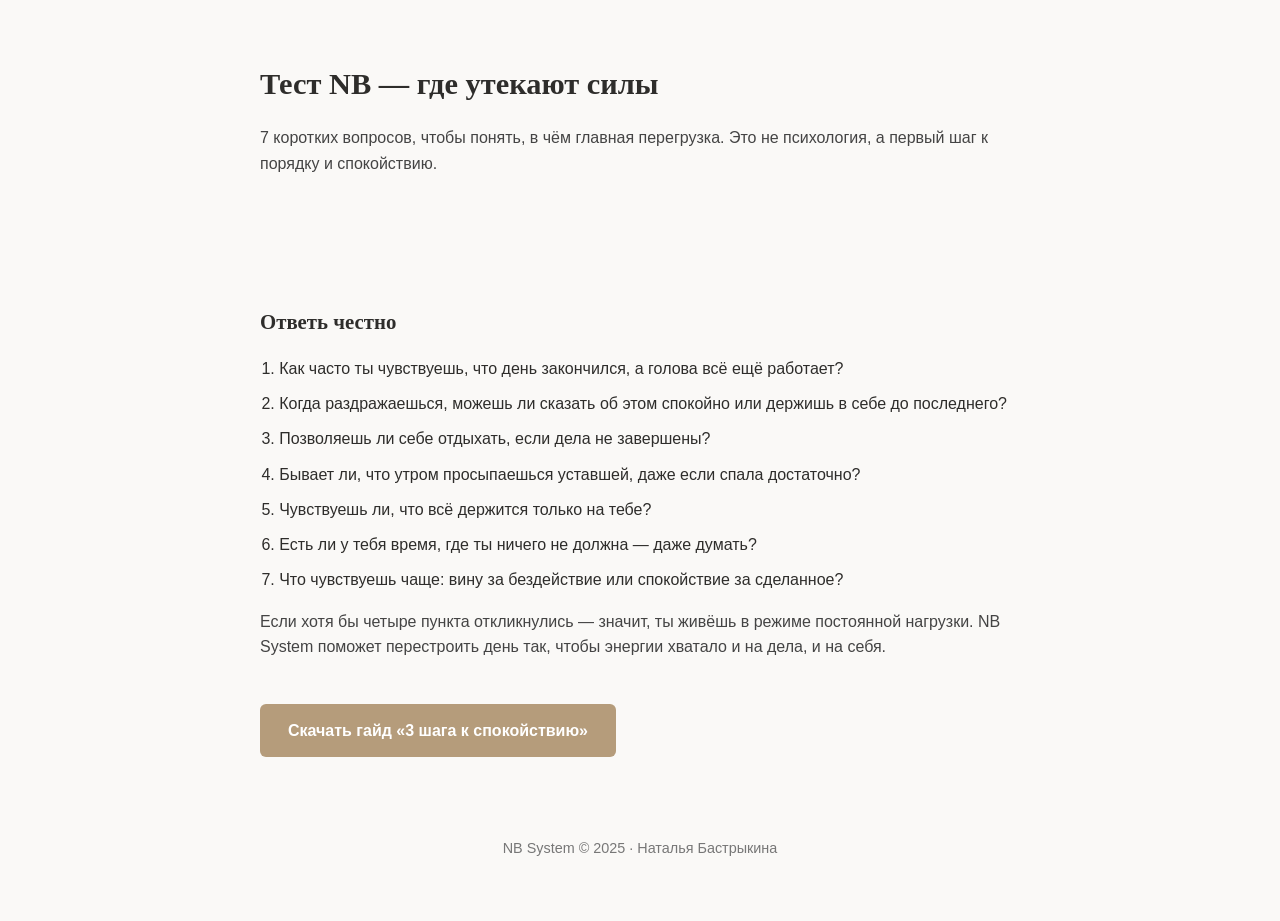
==== commit b8b07e30: "Update test.html" ====
--- a/test.html
+++ b/test.html
@@ -1,191 +1,53 @@
-<!doctype html>
+<!DOCTYPE html>
 <html lang="ru">
 <head>
-<meta charset="utf-8">
-<meta name="viewport" content="width=device-width, initial-scale=1">
-<title>Система устойчивости NB · 7 диагностических вопросов</title>
-<meta name="description" content="7 вопросов NB — чтобы понять, где перегружается твоя система: время, эмоции, делегирование, нагрузка. Без оценок и «прогревов».">
-<link rel="icon" type="image/svg+xml"
-href="data:image/svg+xml,<svg xmlns='http://www.w3.org/2000/svg' viewBox='0 0 64 64'><rect width='64' height='64' rx='12' ry='12' fill='%23E6C6AF'/><text x='16' y='42' font-size='28' font-family='Arial' font-weight='700' fill='%232E2D2B'>NB</text></svg>">
+<meta charset="UTF-8">
+<meta name="viewport" content="width=device-width, initial-scale=1.0">
+<title>Тест NB — где утекают силы</title>
 <style>
-:root{
---bg:#F9F8F5; --ink:#2E2D2B; --muted:#5A5652;
---accent:#E6C6AF; --accent-2:#B8AFA4; --line:rgba(0,0,0,.08);
---maxw:860px;
---pad:clamp(22px,5vw,40px);
---s2:clamp(10px,2vw,14px);
---s3:clamp(14px,2.8vw,18px);
---s4:clamp(18px,3.6vw,24px);
---s5:clamp(26px,4.6vw,36px);
---s6:clamp(36px,6vw,56px);
---radius:12px; --shadow:0 14px 30px rgba(0,0,0,.06);
-}
-*{box-sizing:border-box}
-html{scroll-behavior:smooth}
-body{
-margin:0;background:var(--bg);color:var(--ink);
-font-family:Inter,-apple-system,BlinkMacSystemFont,"Segoe UI",Roboto,"Helvetica Neue",Arial,"Noto Sans",sans-serif;
-line-height:1.65;-webkit-font-smoothing:antialiased;text-rendering:optimizeLegibility;
-}
-a{color:var(--ink);text-decoration:none}
-.wrap{max-width:var(--maxw);margin:0 auto;padding:0 var(--pad)}
-.stack>*+*{margin-top:var(--s4)}
-.muted{color:var(--muted)}
-h1{margin:0;font-size:clamp(26px,5.2vw,40px);line-height:1.18;font-weight:750;letter-spacing:.01em}
-p.lead{margin:0;color:var(--muted);font-size:clamp(15px,2.2vw,18px);line-height:1.58;max-width:64ch}
-
-header{padding:var(--s6) 0 var(--s5)}
-.nb-badge{display:inline-flex;align-items:center;justify-content:center;padding:3px 10px;
-border:1px solid var(--accent-2);border-radius:10px;color:var(--accent-2);
-font-weight:800;letter-spacing:.08em;font-size:12px}
-
-.card{background:#fff;border:1px solid var(--line);border-radius:var(--radius);
-padding:var(--s4);box-shadow:0 1px 1px rgba(0,0,0,.02)}
-.q{margin:var(--s3) 0 var(--s2);font-weight:700}
-.row{display:grid;gap:10px;grid-template-columns:1fr}
-@media(min-width:560px){.row{grid-template-columns:repeat(3,minmax(0,1fr));gap:12px}}
-
-.opt{display:flex;align-items:center;gap:10px;padding:12px 14px;
-border:1px solid var(--line);border-radius:10px;background:#fff;cursor:pointer;transition:.15s}
-.opt:hover{box-shadow:0 8px 18px rgba(0,0,0,.04)}
-.opt input{appearance:none;width:18px;height:18px;border:2px solid var(--ink);border-radius:50%;position:relative}
-.opt input:checked{border-color:var(--accent)}
-.opt input:checked::after{content:"";position:absolute;inset:3px;background:var(--accent);border-radius:50%}
-
-.btn{display:inline-flex;align-items:center;justify-content:center;
-min-height:50px;padding:12px 22px;border:1px solid var(--ink);border-radius:12px;background:#fff;
-font-weight:700;letter-spacing:.01em;transition:.18s;cursor:pointer;text-align:center}
-.btn:hover{transform:translateY(-2px);box-shadow:var(--shadow)}
-.btn.acc{background:linear-gradient(180deg,#EBD5C6 0%,#E6C6AF 100%);border-color:#E0BCA3}
-.btn.block{width:100%}
-.btn-row{display:grid;gap:12px}
-.hr{height:1px;background:var(--line);margin:var(--s5) 0}
-.center{text-align:center}
-
-.result{display:none;margin-top:var(--s4)}
-.r-title{margin:0 0 var(--s2);font-weight:800;font-size:clamp(18px,2.8vw,22px)}
-.r-text{margin:0 0 var(--s3);color:var(--muted)}
+  body{font-family:"Inter","Helvetica Neue",Arial,sans-serif;background:#faf9f7;color:#2e2d2b;margin:0;line-height:1.6}
+  header,section,footer{max-width:760px;margin:0 auto;padding:40px 20px}
+  h1{font-size:1.9em;margin-bottom:.3em;font-family:"Cormorant Garamond",serif}
+  h2{font-size:1.3em;margin-top:1.6em;font-family:"Cormorant Garamond",serif}
+  p{color:#444}
+  ol{padding-left:1.2em;margin-top:.8em}
+  li{margin:.6em 0}
+  .btn{display:inline-block;margin-top:28px;padding:14px 28px;background:#b59c7b;color:#fff;text-decoration:none;border-radius:6px;font-weight:600}
+  .btn:hover{background:#a28b6e}
+  footer{text-align:center;font-size:.9em;color:#777;padding-bottom:60px}
 </style>
 </head>
+
 <body>
 
-<header class="wrap">
-<div class="stack">
-<div><span class="nb-badge">NB</span></div>
-<h1>7 диагностических вопросов NB</h1>
-<p class="lead">Это не про «усталость». Это про то, как работает твоя система: время, эмоции, делегирование, нагрузка. Ответы — чтобы понять, где начинается перегруз.</p>
-</div>
+<header>
+  <h1>Тест NB — где утекают силы</h1>
+  <p>7 коротких вопросов, чтобы понять, в чём главная перегрузка.  
+  Это не психология, а первый шаг к порядку и спокойствию.</p>
 </header>
 
-<main class="wrap">
-<form id="form" class="card" onsubmit="event.preventDefault();showResult();" aria-labelledby="title">
+<section>
+  <h2>Ответь честно</h2>
+  <ol>
+    <li>Как часто ты чувствуешь, что день закончился, а голова всё ещё работает?</li>
+    <li>Когда раздражаешься, можешь ли сказать об этом спокойно или держишь в себе до последнего?</li>
+    <li>Позволяешь ли себе отдыхать, если дела не завершены?</li>
+    <li>Бывает ли, что утром просыпаешься уставшей, даже если спала достаточно?</li>
+    <li>Чувствуешь ли, что всё держится только на тебе?</li>
+    <li>Есть ли у тебя время, где ты ничего не должна — даже думать?</li>
+    <li>Что чувствуешь чаще: вину за бездействие или спокойствие за сделанное?</li>
+  </ol>
 
-<!-- вопросы -->
-<div class="q">1) У тебя есть структура дня или всё решается «по ходу»?</div>
-<div class="row">
-<label class="opt"><input type="radio" name="q1" value="yes" required> Чаще «по ходу»</label>
-<label class="opt"><input type="radio" name="q1" value="sometimes"> Иногда</label>
-<label class="opt"><input type="radio" name="q1" value="no"> Есть структура</label>
-</div>
+  <p>Если хотя бы четыре пункта откликнулись — значит, ты живёшь в режиме постоянной нагрузки.  
+  NB System поможет перестроить день так, чтобы энергии хватало и на дела, и на себя.</p>
 
-<div class="q">2) Успеваешь переключаться между задачами или всё сливается в один поток?</div>
-<div class="row">
-<label class="opt"><input type="radio" name="q2" value="yes" required> Сливается</label>
-<label class="opt"><input type="radio" name="q2" value="sometimes"> Иногда</label>
-<label class="opt"><input type="radio" name="q2" value="no"> Умею переключаться</label>
-</div>
-
-<div class="q">3) Можешь просить о помощи, не оправдываясь?</div>
-<div class="row">
-<label class="opt"><input type="radio" name="q3" value="yes" required> Сложно</label>
-<label class="opt"><input type="radio" name="q3" value="sometimes"> Иногда</label>
-<label class="opt"><input type="radio" name="q3" value="no"> Могу</label>
-</div>
-
-<div class="q">4) Есть ли в дне хотя бы 10 минут, где ты ничего не решаешь?</div>
-<div class="row">
-<label class="opt"><input type="radio" name="q4" value="yes" required> Нет</label>
-<label class="opt"><input type="radio" name="q4" value="sometimes"> Иногда</label>
-<label class="opt"><input type="radio" name="q4" value="no"> Есть</label>
-</div>
-
-<div class="q">5) Бывает ли, что раздражение появляется «на ровном месте»?</div>
-<div class="row">
-<label class="opt"><input type="radio" name="q5" value="yes" required> Часто</label>
-<label class="opt"><input type="radio" name="q5" value="sometimes"> Иногда</label>
-<label class="opt"><input type="radio" name="q5" value="no"> Редко</label>
-</div>
-
-<div class="q">6) Есть ли чувство, что дом или дела держатся только на тебе?</div>
-<div class="row">
-<label class="opt"><input type="radio" name="q6" value="yes" required> Часто так чувствую</label>
-<label class="opt"><input type="radio" name="q6" value="sometimes"> Иногда</label>
-<label class="opt"><input type="radio" name="q6" value="no"> Нет</label>
-</div>
-
-<div class="q">7) Засыпаешь с мыслью «всё равно не всё успела»?</div>
-<div class="row">
-<label class="opt"><input type="radio" name="q7" value="yes" required> Часто</label>
-<label class="opt"><input type="radio" name="q7" value="sometimes"> Иногда</label>
-<label class="opt"><input type="radio" name="q7" value="no"> Редко</label>
-</div>
-
-<div class="hr"></div>
-<div class="btn-row">
-<button class="btn acc block" type="submit">Посмотреть результат</button>
-<a class="btn block" href="index.html">← Вернуться на сайт</a>
-</div>
-</form>
-
-<!-- результаты -->
-<section id="r_ok" class="result card">
-<h3 class="r-title">Система устойчива</h3>
-<p class="r-text">Ты держишь разумный ритм: распределяешь силы, умеешь переключаться и вовремя останавливаться. Сохрани это — не бери лишнего и оставляй в дне короткие «буферы» без решений.</p>
-<div class="btn-row">
-<a class="btn acc block" href="/course.html">Скачать гайд «3 шага к устойчивости»</a>
-<a class="btn block" target="_blank" href="https://t.me/nataliabastrykina">Написать в Telegram</a>
-</div>
+  <!-- Кнопка на гайд -->
+  <a href="YOUR_BOOSTY_LINK" class="btn" target="_blank" rel="noopener">Скачать гайд «3 шага к спокойствию»</a>
 </section>
 
-<section id="r_mid" class="result card">
-<h3 class="r-title">Система перегружена</h3>
-<p class="r-text">Энергия уходит быстрее, чем возвращается. Начни с малого: верни 10 минут тишины и делегируй хотя бы одно дело в день. Гайд NB — готовые схемы и 14-дневный план.</p>
-<div class="btn-row">
-<a class="btn acc block" href="/course.html">Скачать гайд NB</a>
-<a class="btn block" target="_blank" href="https://wa.me/491607460565">WhatsApp</a>
-</div>
-</section>
+<footer>
+  NB System © 2025 · Наталья Бастрыкина
+</footer>
 
-<section id="r_hi" class="result card">
-<h3 class="r-title">Система на пределе</h3>
-<p class="r-text">Ты близка к выгоранию. Сейчас важнее не «отдохнуть», а пересобрать систему: остановить утечки времени, вернуть границы и распределить ответственность. Гайд NB — быстрый старт для пересборки жизни.</p>
-<div class="btn-row">
-<a class="btn acc block" href="/course.html">Скачать гайд</a>
-<a class="btn block" href="mailto:nnataliabastrykin@hotmail.de">Email</a>
-</div>
-</section>
-
-<footer class="center" style="padding:var(--s6) 0">
-<div class="hr"></div>
-<p class="muted" style="margin:0">© NB — Наталья Бастрыкина · Система устойчивости</p>
-</footer>
-</main>
-
-<script>
-function val(n){return document.querySelector(`input[name="${n}"]:checked`)?.value}
-function showResult(){
-const score=[1,2,3,4,5,6,7].reduce((a,i)=>{
-const v=val('q'+i);
-return a+(v==='yes'?1:0)+(v==='sometimes'?0.5:0);
-},0);
-document.querySelectorAll('.result').forEach(e=>e.style.display='none');
-if(score<=2){document.getElementById('r_ok').style.display='block'}
-else if(score<=4.5){document.getElementById('r_mid').style.display='block'}
-else{document.getElementById('r_hi').style.display='block'}
-document.querySelector('.result[style*="block"]').scrollIntoView({behavior:'smooth'});
-}
-</script>
 </body>
 </html>
-
-	 	
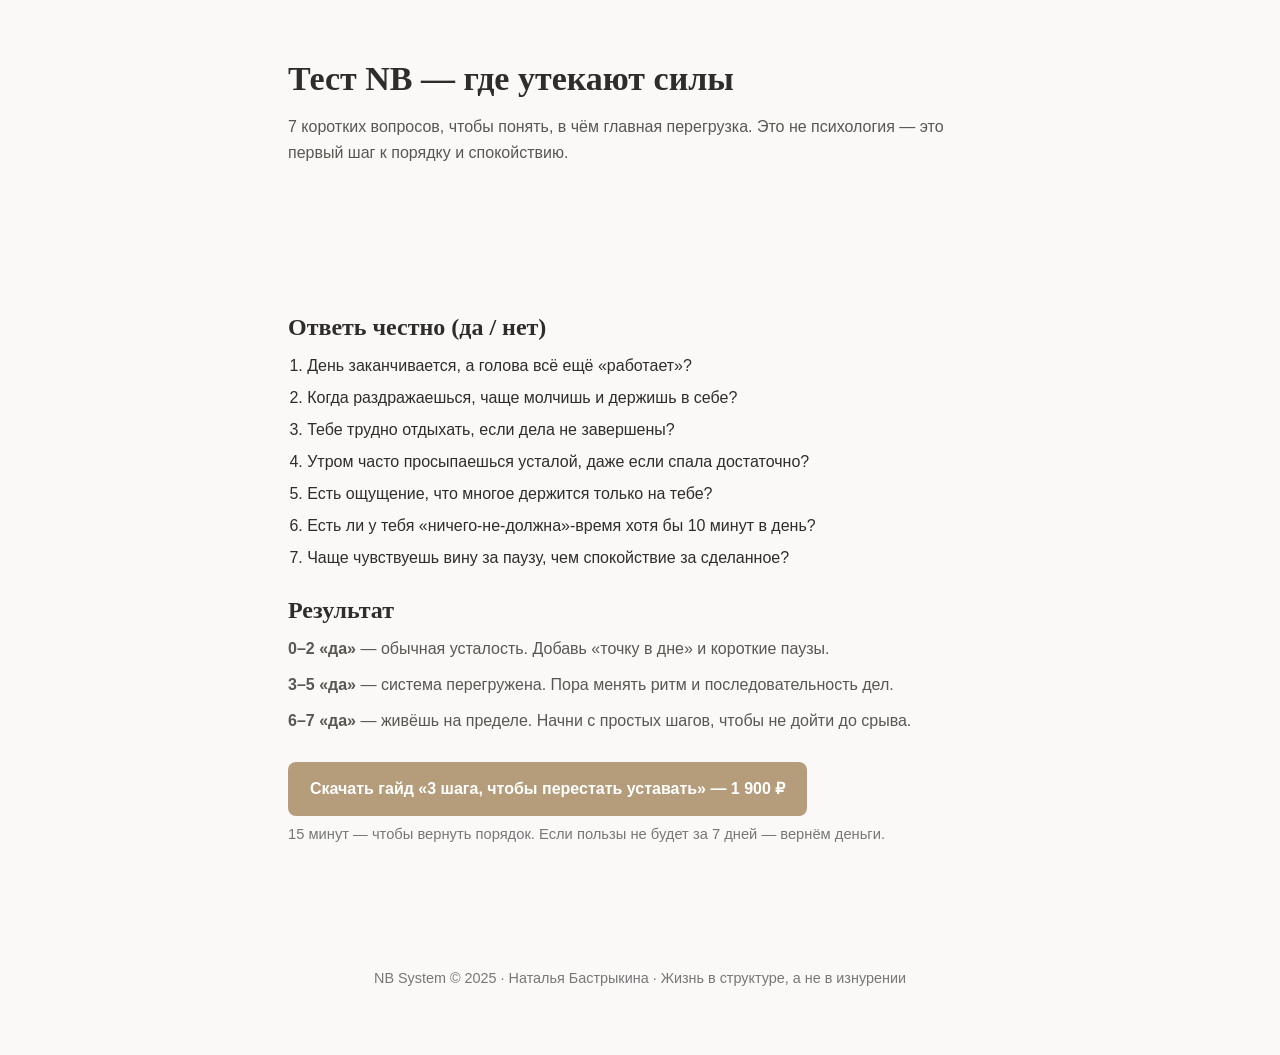
==== commit 7ded8630: "Update test.html" ====
--- a/test.html
+++ b/test.html
@@ -1,52 +1,60 @@
-<!DOCTYPE html>
+<!doctype html>
 <html lang="ru">
 <head>
-<meta charset="UTF-8">
-<meta name="viewport" content="width=device-width, initial-scale=1.0">
+<meta charset="utf-8">
+<meta name="viewport" content="width=device-width,initial-scale=1">
 <title>Тест NB — где утекают силы</title>
+<meta name="description" content="7 коротких вопросов, чтобы понять, где утекают силы: во времени, эмоциях или контроле. Это не диагностика, а начало порядка.">
 <style>
-  body{font-family:"Inter","Helvetica Neue",Arial,sans-serif;background:#faf9f7;color:#2e2d2b;margin:0;line-height:1.6}
-  header,section,footer{max-width:760px;margin:0 auto;padding:40px 20px}
-  h1{font-size:1.9em;margin-bottom:.3em;font-family:"Cormorant Garamond",serif}
-  h2{font-size:1.3em;margin-top:1.6em;font-family:"Cormorant Garamond",serif}
-  p{color:#444}
-  ol{padding-left:1.2em;margin-top:.8em}
-  li{margin:.6em 0}
-  .btn{display:inline-block;margin-top:28px;padding:14px 28px;background:#b59c7b;color:#fff;text-decoration:none;border-radius:6px;font-weight:600}
-  .btn:hover{background:#a28b6e}
-  footer{text-align:center;font-size:.9em;color:#777;padding-bottom:60px}
+  :root{--bg:#FAF9F7;--ink:#2E2D2B;--muted:#5A5652;--accent:#B59C7B;--line:#EDE9E3;--max:760px;--pad:clamp(16px,4vw,28px)}
+  *{box-sizing:border-box;margin:0;padding:0}
+  body{background:var(--bg);color:var(--ink);font-family:"Inter","Helvetica Neue",Arial,sans-serif;line-height:1.65}
+  header,section,footer{max-width:var(--max);margin:0 auto;padding:clamp(24px,6vw,56px) var(--pad)}
+  h1{margin:.1em 0 .4em;font-size:clamp(24px,4.6vw,34px);font-family:"Cormorant Garamond",serif;line-height:1.2}
+  h2{margin:1em 0 .4em;font-size:clamp(18px,3.2vw,24px);font-family:"Cormorant Garamond",serif;line-height:1.3}
+  p{margin:.6em 0;color:var(--muted)}
+  ol{padding-left:1.2em;margin-top:.3em}
+  li{margin:.35em 0}
+  p + h2{margin-top:0.6em}
+  .btn{display:inline-flex;align-items:center;justify-content:center;padding:14px 22px;border-radius:8px;
+       background:var(--accent);color:#fff;text-decoration:none;font-weight:700;min-width:220px;transition:.2s;margin-top:18px}
+  .btn:hover{filter:brightness(.95)}
+  .note{font-size:.92em;color:#777;margin-top:.4em}
+  footer{text-align:center;color:#777;font-size:.9em;padding-bottom:64px}
 </style>
 </head>
-
 <body>
 
 <header>
   <h1>Тест NB — где утекают силы</h1>
-  <p>7 коротких вопросов, чтобы понять, в чём главная перегрузка.  
-  Это не психология, а первый шаг к порядку и спокойствию.</p>
+  <p>7 коротких вопросов, чтобы понять, в чём главная перегрузка. Это не психология — это первый шаг к порядку и спокойствию.</p>
 </header>
 
 <section>
-  <h2>Ответь честно</h2>
+  <h2>Ответь честно (да / нет)</h2>
   <ol>
-    <li>Как часто ты чувствуешь, что день закончился, а голова всё ещё работает?</li>
-    <li>Когда раздражаешься, можешь ли сказать об этом спокойно или держишь в себе до последнего?</li>
-    <li>Позволяешь ли себе отдыхать, если дела не завершены?</li>
-    <li>Бывает ли, что утром просыпаешься уставшей, даже если спала достаточно?</li>
-    <li>Чувствуешь ли, что всё держится только на тебе?</li>
-    <li>Есть ли у тебя время, где ты ничего не должна — даже думать?</li>
-    <li>Что чувствуешь чаще: вину за бездействие или спокойствие за сделанное?</li>
+    <li>День заканчивается, а голова всё ещё «работает»?</li>
+    <li>Когда раздражаешься, чаще молчишь и держишь в себе?</li>
+    <li>Тебе трудно отдыхать, если дела не завершены?</li>
+    <li>Утром часто просыпаешься усталой, даже если спала достаточно?</li>
+    <li>Есть ощущение, что многое держится только на тебе?</li>
+    <li>Есть ли у тебя «ничего-не-должна»-время хотя бы 10 минут в день?</li>
+    <li>Чаще чувствуешь вину за паузу, чем спокойствие за сделанное?</li>
   </ol>
 
-  <p>Если хотя бы четыре пункта откликнулись — значит, ты живёшь в режиме постоянной нагрузки.  
-  NB System поможет перестроить день так, чтобы энергии хватало и на дела, и на себя.</p>
+  <h2>Результат</h2>
+  <p><strong>0–2 «да»</strong> — обычная усталость. Добавь «точку в дне» и короткие паузы.</p>
+  <p><strong>3–5 «да»</strong> — система перегружена. Пора менять ритм и последовательность дел.</p>
+  <p><strong>6–7 «да»</strong> — живёшь на пределе. Начни с простых шагов, чтобы не дойти до срыва.</p>
 
-  <!-- Кнопка на гайд -->
-  <a href="YOUR_BOOSTY_LINK" class="btn" target="_blank" rel="noopener">Скачать гайд «3 шага к спокойствию»</a>
+  <a href="https://boosty.to/YOUR_POST" class="btn" target="_blank" rel="noopener">
+    Скачать гайд «3 шага, чтобы перестать уставать» — 1 900 ₽
+  </a>
+  <p class="note">15 минут — чтобы вернуть порядок. Если пользы не будет за 7 дней — вернём деньги.</p>
 </section>
 
 <footer>
-  NB System © 2025 · Наталья Бастрыкина
+  NB System © 2025 · Наталья Бастрыкина · Жизнь в структуре, а не в изнурении
 </footer>
 
 </body>
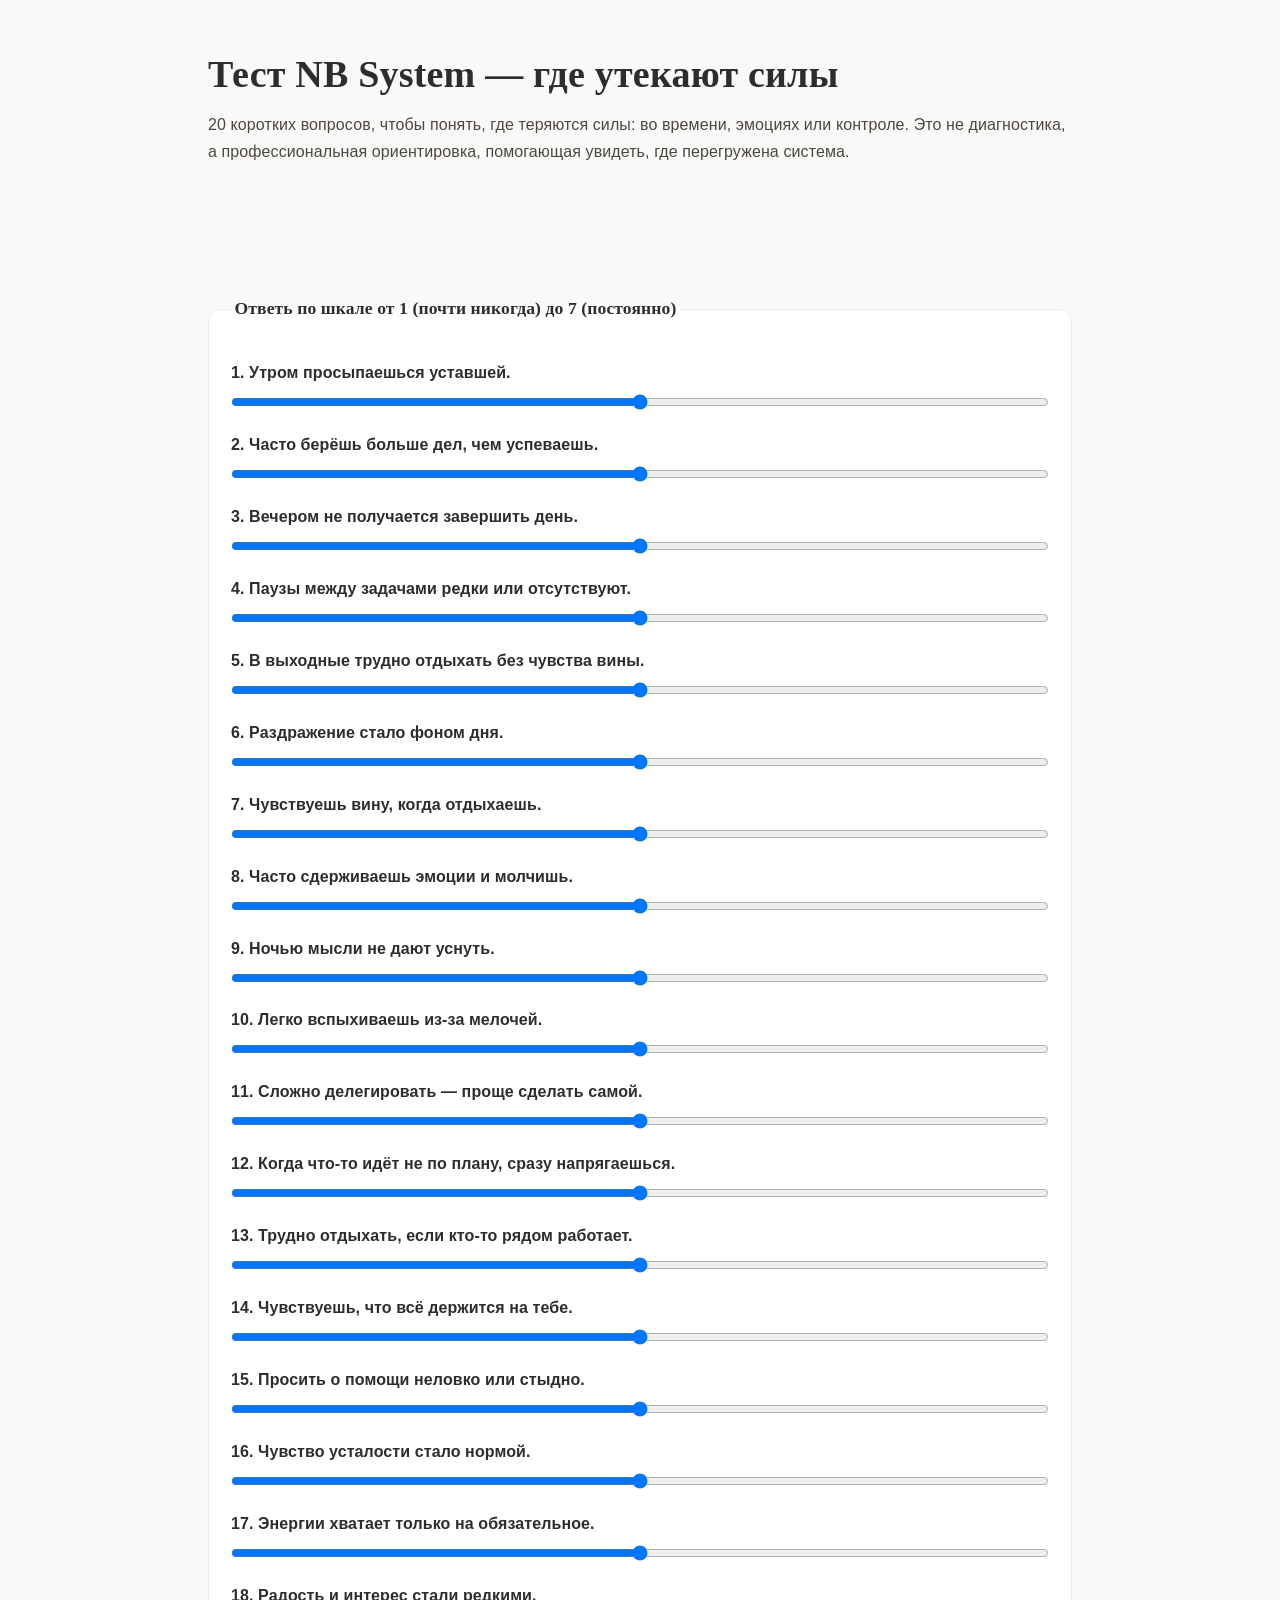
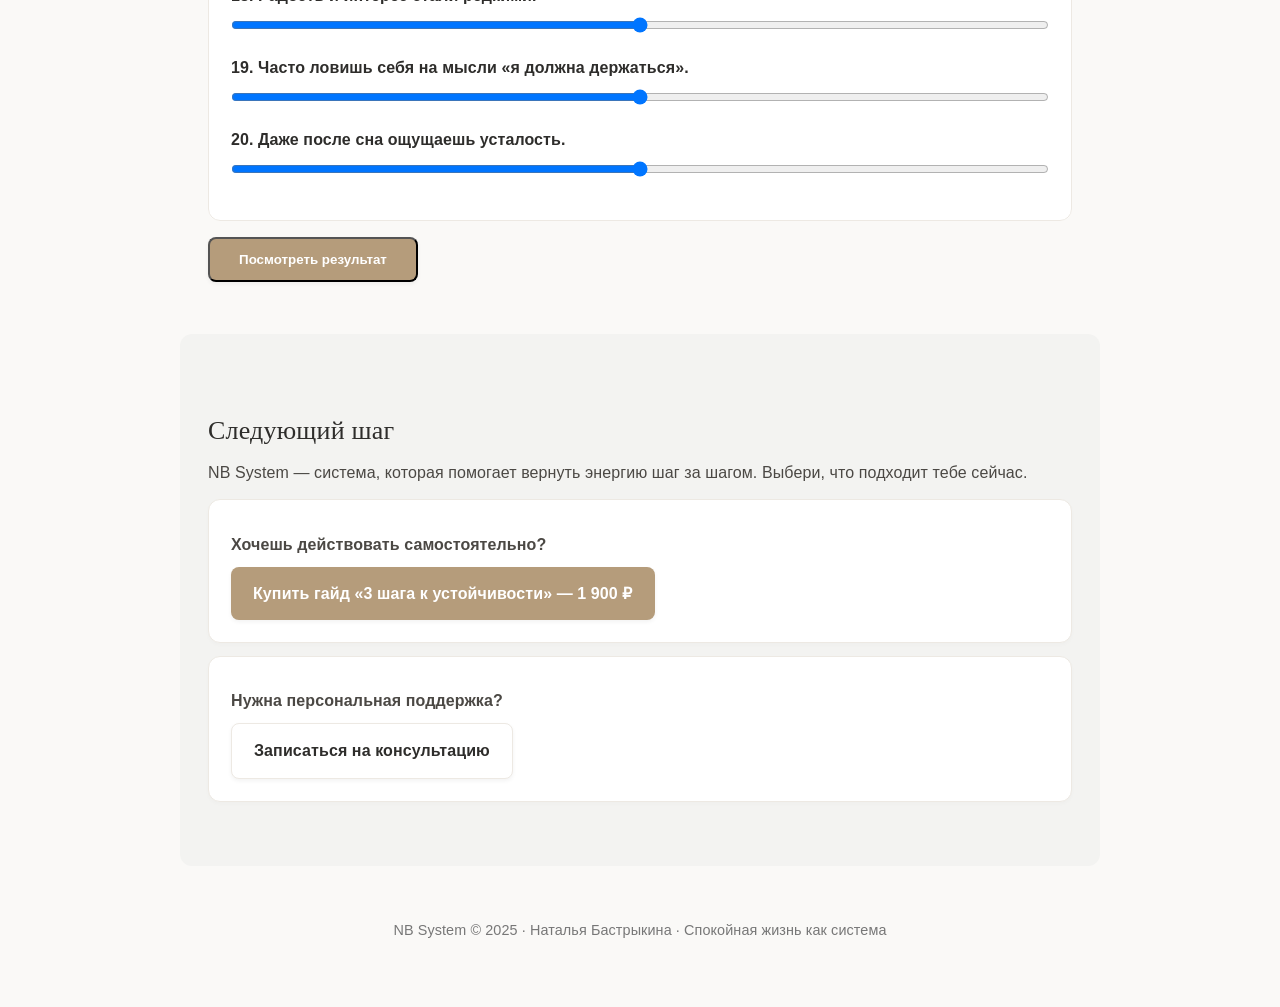
==== commit 3f006dbf: "Update test.html" ====
--- a/test.html
+++ b/test.html
@@ -2,60 +2,125 @@
 <html lang="ru">
 <head>
 <meta charset="utf-8">
-<meta name="viewport" content="width=device-width,initial-scale=1">
-<title>Тест NB — где утекают силы</title>
-<meta name="description" content="7 коротких вопросов, чтобы понять, где утекают силы: во времени, эмоциях или контроле. Это не диагностика, а начало порядка.">
+<meta name="viewport" content="width=device-width,initial-scale=1,viewport-fit=cover">
+<title>Тест NB System — где утекают силы</title>
+<meta name="description" content="20 коротких вопросов, чтобы понять, где теряются силы: во времени, эмоциях или контроле. Профессиональная ориентировка NB System.">
+<meta name="theme-color" content="#FAF9F7">
 <style>
-  :root{--bg:#FAF9F7;--ink:#2E2D2B;--muted:#5A5652;--accent:#B59C7B;--line:#EDE9E3;--max:760px;--pad:clamp(16px,4vw,28px)}
-  *{box-sizing:border-box;margin:0;padding:0}
-  body{background:var(--bg);color:var(--ink);font-family:"Inter","Helvetica Neue",Arial,sans-serif;line-height:1.65}
-  header,section,footer{max-width:var(--max);margin:0 auto;padding:clamp(24px,6vw,56px) var(--pad)}
-  h1{margin:.1em 0 .4em;font-size:clamp(24px,4.6vw,34px);font-family:"Cormorant Garamond",serif;line-height:1.2}
-  h2{margin:1em 0 .4em;font-size:clamp(18px,3.2vw,24px);font-family:"Cormorant Garamond",serif;line-height:1.3}
-  p{margin:.6em 0;color:var(--muted)}
-  ol{padding-left:1.2em;margin-top:.3em}
-  li{margin:.35em 0}
-  p + h2{margin-top:0.6em}
-  .btn{display:inline-flex;align-items:center;justify-content:center;padding:14px 22px;border-radius:8px;
-       background:var(--accent);color:#fff;text-decoration:none;font-weight:700;min-width:220px;transition:.2s;margin-top:18px}
-  .btn:hover{filter:brightness(.95)}
-  .note{font-size:.92em;color:#777;margin-top:.4em}
-  footer{text-align:center;color:#777;font-size:.9em;padding-bottom:64px}
+:root{
+--bg:#FAF9F7;--ink:#2E2D2B;--muted:#4B4844;--accent:#B59C7B;--line:#EDE9E3;
+--alt:#D8D6D1;--max:920px;--pad:clamp(16px,4vw,28px);
+}
+*{box-sizing:border-box;margin:0;padding:0}
+body{background:var(--bg);color:var(--ink);font-family:"Inter","Helvetica Neue",Arial,sans-serif;line-height:1.7;letter-spacing:.1px}
+header,section,footer{max-width:var(--max);margin:0 auto;padding:clamp(24px,5vw,52px) var(--pad)}
+h1,h2{font-family:"Cormorant Garamond",serif;font-weight:600;letter-spacing:.2px}
+h1{font-size:clamp(26px,5vw,38px);line-height:1.2;margin:0 0 .35em}
+h2{font-size:clamp(20px,3.6vw,26px);line-height:1.2;margin:1.1em 0 .5em;font-weight:500}
+p{margin:.55em 0;color:var(--muted)}
+.btn{display:inline-flex;align-items:center;justify-content:center;padding:13px 22px;border-radius:8px;
+background:var(--accent);color:#fff;text-decoration:none;font-weight:600;min-width:210px;transition:.2s;box-shadow:0 2px 4px rgba(0,0,0,.05)}
+.btn:hover{filter:brightness(.95)}
+.btn.alt{background:#fff;color:var(--ink);border:1px solid var(--line)}
+.card{background:#fff;border:1px solid var(--line);border-radius:12px;padding:clamp(14px,3vw,22px);box-shadow:0 2px 4px rgba(0,0,0,.02);margin:.8em 0}
+.note{font-size:.9em;color:#76716B;margin-top:.4em}
+footer{text-align:center;color:#777;font-size:.9em;padding-bottom:64px}
+fieldset{border:1px solid var(--line);border-radius:12px;background:#fff;padding:clamp(14px,3vw,22px);margin:1em 0}
+legend{font-family:"Cormorant Garamond",serif;font-weight:600;color:var(--ink);padding:0 .2em;font-size:1.1rem}
+.scale{display:flex;justify-content:space-between;font-size:.9em;color:#76716B;margin:.3em 0}
+.q{margin:.8em 0}
+.q strong{display:block;margin-bottom:.3em;color:var(--ink)}
+input[type=range]{width:100%}
+.result{background:#fff;border:1px solid var(--line);border-radius:12px;padding:clamp(16px,3vw,24px);margin-top:1em}
+.section-alt{background:linear-gradient(0deg,rgba(255,255,255,.7),rgba(255,255,255,.7)),#D8D6D1;border-radius:12px}
+@media(max-width:720px){.btn{min-width:auto;width:100%}}
+.fade{opacity:0;transform:translateY(6px);animation:fadein .7s ease .1s forwards}
+@keyframes fadein{to{opacity:1;transform:none}}
 </style>
 </head>
+
 <body>
-
-<header>
-  <h1>Тест NB — где утекают силы</h1>
-  <p>7 коротких вопросов, чтобы понять, в чём главная перегрузка. Это не психология — это первый шаг к порядку и спокойствию.</p>
+<header class="fade">
+<h1>Тест NB System — где утекают силы</h1>
+<p>20 коротких вопросов, чтобы понять, где теряются силы: во времени, эмоциях или контроле.
+Это не диагностика, а профессиональная ориентировка, помогающая увидеть, где перегружена система.</p>
 </header>
 
-<section>
-  <h2>Ответь честно (да / нет)</h2>
-  <ol>
-    <li>День заканчивается, а голова всё ещё «работает»?</li>
-    <li>Когда раздражаешься, чаще молчишь и держишь в себе?</li>
-    <li>Тебе трудно отдыхать, если дела не завершены?</li>
-    <li>Утром часто просыпаешься усталой, даже если спала достаточно?</li>
-    <li>Есть ощущение, что многое держится только на тебе?</li>
-    <li>Есть ли у тебя «ничего-не-должна»-время хотя бы 10 минут в день?</li>
-    <li>Чаще чувствуешь вину за паузу, чем спокойствие за сделанное?</li>
-  </ol>
+<section class="fade">
+<form id="testForm">
+<fieldset>
+<legend>Ответь по шкале от 1 (почти никогда) до 7 (постоянно)</legend>
 
-  <h2>Результат</h2>
-  <p><strong>0–2 «да»</strong> — обычная усталость. Добавь «точку в дне» и короткие паузы.</p>
-  <p><strong>3–5 «да»</strong> — система перегружена. Пора менять ритм и последовательность дел.</p>
-  <p><strong>6–7 «да»</strong> — живёшь на пределе. Начни с простых шагов, чтобы не дойти до срыва.</p>
+<!-- Блок ВРЕМЯ -->
+<div class="q"><strong>1. Утром просыпаешься уставшей.</strong><input type="range" name="q1" min="1" max="7" value="4"></div>
+<div class="q"><strong>2. Часто берёшь больше дел, чем успеваешь.</strong><input type="range" name="q2" min="1" max="7" value="4"></div>
+<div class="q"><strong>3. Вечером не получается завершить день.</strong><input type="range" name="q3" min="1" max="7" value="4"></div>
+<div class="q"><strong>4. Паузы между задачами редки или отсутствуют.</strong><input type="range" name="q4" min="1" max="7" value="4"></div>
+<div class="q"><strong>5. В выходные трудно отдыхать без чувства вины.</strong><input type="range" name="q5" min="1" max="7" value="4"></div>
 
-  <a href="https://boosty.to/YOUR_POST" class="btn" target="_blank" rel="noopener">
-    Скачать гайд «3 шага, чтобы перестать уставать» — 1 900 ₽
-  </a>
-  <p class="note">15 минут — чтобы вернуть порядок. Если пользы не будет за 7 дней — вернём деньги.</p>
+<!-- ЭМОЦИИ -->
+<div class="q"><strong>6. Раздражение стало фоном дня.</strong><input type="range" name="q6" min="1" max="7" value="4"></div>
+<div class="q"><strong>7. Чувствуешь вину, когда отдыхаешь.</strong><input type="range" name="q7" min="1" max="7" value="4"></div>
+<div class="q"><strong>8. Часто сдерживаешь эмоции и молчишь.</strong><input type="range" name="q8" min="1" max="7" value="4"></div>
+<div class="q"><strong>9. Ночью мысли не дают уснуть.</strong><input type="range" name="q9" min="1" max="7" value="4"></div>
+<div class="q"><strong>10. Легко вспыхиваешь из-за мелочей.</strong><input type="range" name="q10" min="1" max="7" value="4"></div>
+
+<!-- КОНТРОЛЬ -->
+<div class="q"><strong>11. Сложно делегировать — проще сделать самой.</strong><input type="range" name="q11" min="1" max="7" value="4"></div>
+<div class="q"><strong>12. Когда что-то идёт не по плану, сразу напрягаешься.</strong><input type="range" name="q12" min="1" max="7" value="4"></div>
+<div class="q"><strong>13. Трудно отдыхать, если кто-то рядом работает.</strong><input type="range" name="q13" min="1" max="7" value="4"></div>
+<div class="q"><strong>14. Чувствуешь, что всё держится на тебе.</strong><input type="range" name="q14" min="1" max="7" value="4"></div>
+<div class="q"><strong>15. Просить о помощи неловко или стыдно.</strong><input type="range" name="q15" min="1" max="7" value="4"></div>
+
+<!-- ОБЩИЕ -->
+<div class="q"><strong>16. Чувство усталости стало нормой.</strong><input type="range" name="q16" min="1" max="7" value="4"></div>
+<div class="q"><strong>17. Энергии хватает только на обязательное.</strong><input type="range" name="q17" min="1" max="7" value="4"></div>
+<div class="q"><strong>18. Радость и интерес стали редкими.</strong><input type="range" name="q18" min="1" max="7" value="4"></div>
+<div class="q"><strong>19. Часто ловишь себя на мысли «я должна держаться».</strong><input type="range" name="q19" min="1" max="7" value="4"></div>
+<div class="q"><strong>20. Даже после сна ощущаешь усталость.</strong><input type="range" name="q20" min="1" max="7" value="4"></div>
+</fieldset>
+
+<button type="button" class="btn" id="calc">Посмотреть результат</button>
+</form>
+
+<div id="result" class="result" hidden>
+<h2>Результат</h2>
+<p id="summary"></p>
+</div>
 </section>
 
-<footer>
-  NB System © 2025 · Наталья Бастрыкина · Жизнь в структуре, а не в изнурении
-</footer>
+<!-- CTA -->
+<section class="fade section-alt">
+<h2>Следующий шаг</h2>
+<p>NB System — система, которая помогает вернуть энергию шаг за шагом.
+Выбери, что подходит тебе сейчас.</p>
+<div class="card">
+<p><strong>Хочешь действовать самостоятельно?</strong></p>
+<a href="https://boosty.to/YOUR_GUIDE_LINK" class="btn" target="_blank" rel="noopener">Купить гайд «3 шага к устойчивости» — 1 900 ₽</a>
+</div>
+<div class="card">
+<p><strong>Нужна персональная поддержка?</strong></p>
+<a href="https://boosty.to/YOUR_CONSULT_LINK" class="btn alt" target="_blank" rel="noopener">Записаться на консультацию</a>
+</div>
+</section>
 
+<footer class="fade">NB System © 2025 · Наталья Бастрыкина · Спокойная жизнь как система</footer>
+
+<script>
+document.getElementById('calc').addEventListener('click', ()=>{
+const values=[...document.querySelectorAll('input[type="range"]')].map(i=>+i.value);
+const avg=values.reduce((a,b)=>a+b,0)/values.length;
+let text="";
+if(avg<=2) text="Сбалансированная система. Ты держишь здоровый ритм, продолжай соблюдать границы и не перегружай себя.";
+else if(avg<=3) text="Лёгкое функциональное напряжение. Нужны короткие паузы между делами и осознанные переходы от работы к отдыху.";
+else if(avg<=4) text="Системное напряжение. Организму не хватает завершённости: введи вечернюю «точку дня» и уменьшай количество задач.";
+else if(avg<=5) text="Перегрев. Ты берёшь слишком много ответственности. Делегируй, замедляйся и соблюдай ритм 60 / 5 — 60 минут работы, 5 отдыха.";
+else if(avg<=6) text="Граница истощения. Сила воли держит, но ресурсов уже мало. Нужно снижать нагрузку и восстанавливать сон и питание.";
+else text="Хроническое истощение. Система требует перестройки. Отмени второстепенное и обрати внимание к телу — дыхание, сон, покой.";
+document.getElementById('summary').textContent=text;
+document.getElementById('result').hidden=false;
+document.getElementById('result').scrollIntoView({behavior:'smooth'});
+});
+</script>
 </body>
 </html>
